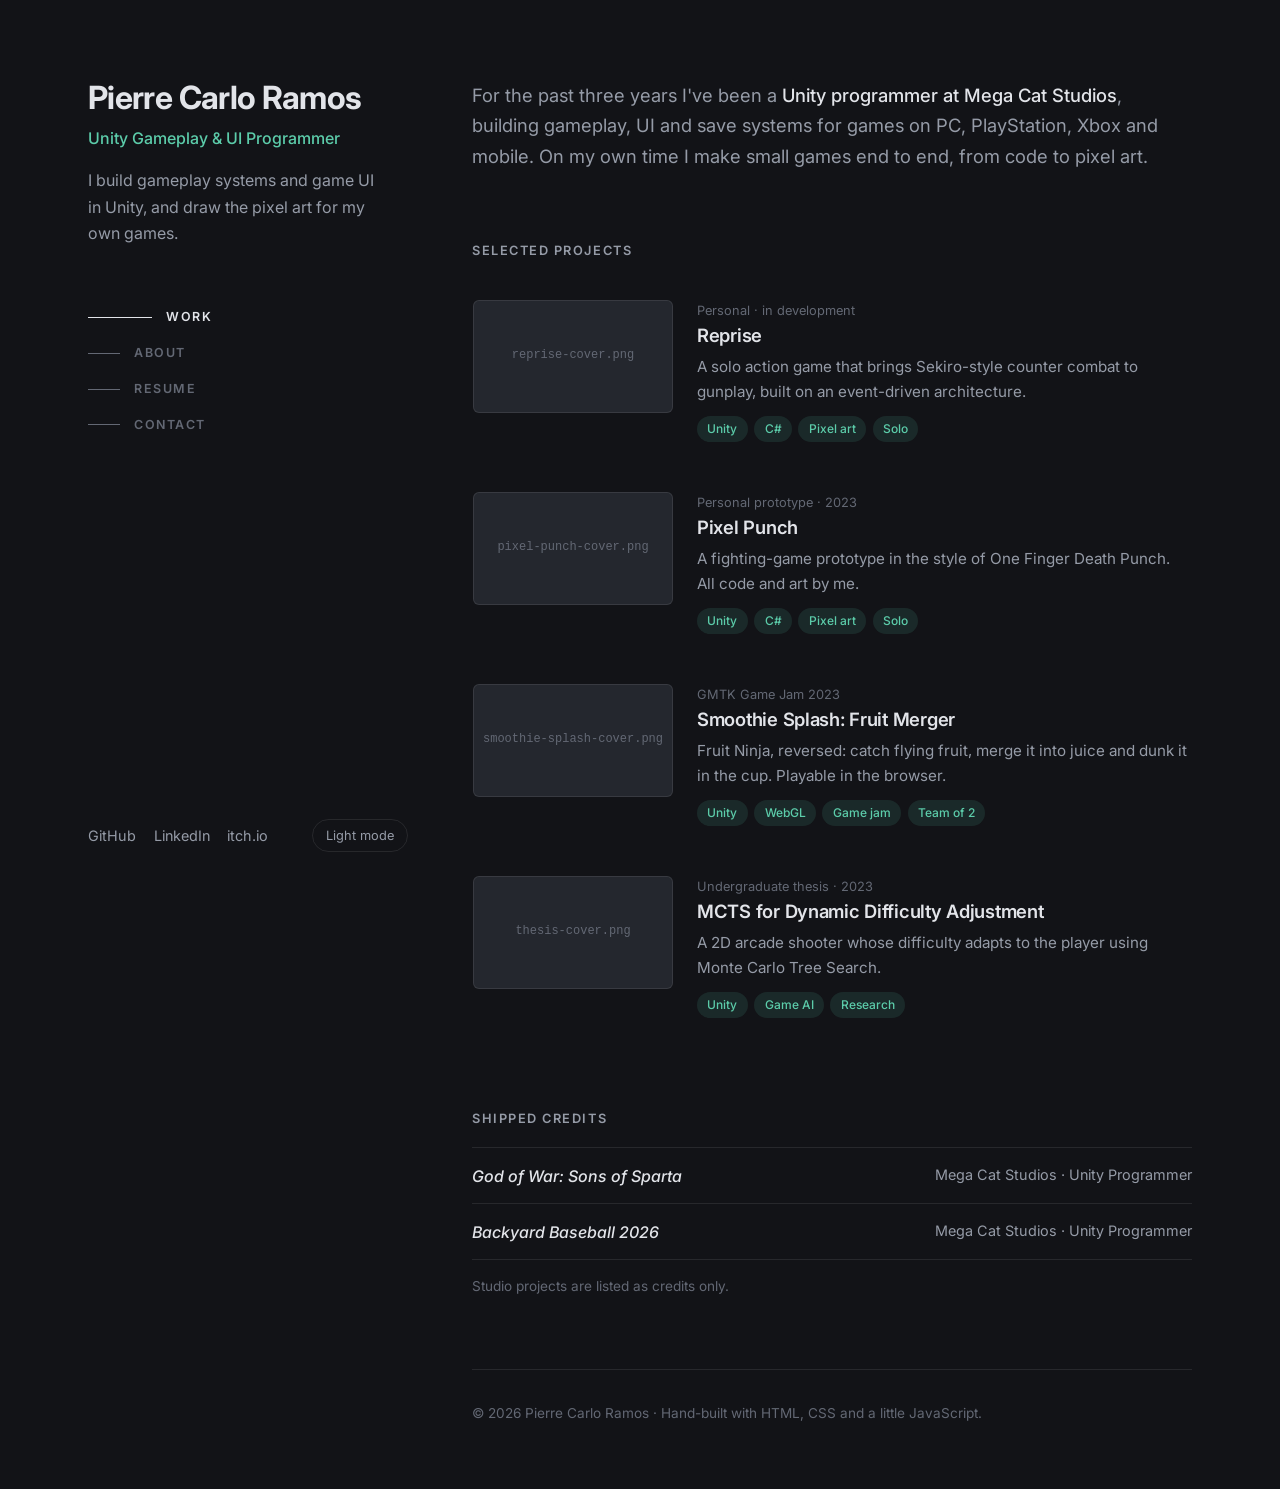
==== docs/index.html @ 0b3409e5 "Add Portfolio Site - Added Portfolio Site:     - Added pages:         - Home with intro, selected pr" ====
<!doctype html>
<html lang="en" data-theme="dark">
<head>
  <meta charset="utf-8">
  <meta name="viewport" content="width=device-width, initial-scale=1">
  <title>Pierre Carlo Ramos · Unity Programmer</title>
  <meta name="description" content="Portfolio of Pierre Carlo Ramos, a Unity gameplay and UI programmer in Metro Manila working remotely.">
  <link rel="canonical" href="https://pierreramos.github.io/">
  <meta property="og:title" content="Pierre Carlo Ramos · Unity Programmer">
  <meta property="og:description" content="Portfolio of Pierre Carlo Ramos, a Unity gameplay and UI programmer in Metro Manila working remotely.">
  <meta property="og:type" content="website">
  <meta property="og:url" content="https://pierreramos.github.io/">
  <link rel="icon" href="data:image/svg+xml,%3Csvg xmlns='http://www.w3.org/2000/svg' viewBox='0 0 32 32'%3E%3Crect width='32' height='32' rx='7' fill='%2312161c'/%3E%3Ctext x='16' y='22' font-family='Arial' font-weight='700' font-size='15' fill='%235fd0a8' text-anchor='middle'%3EPR%3C/text%3E%3C/svg%3E">
  <link rel="preconnect" href="https://fonts.googleapis.com">
  <link rel="preconnect" href="https://fonts.gstatic.com" crossorigin>
  <link rel="stylesheet" href="https://fonts.googleapis.com/css2?family=Inter:wght@400;500;600;700&display=swap">
  <link rel="stylesheet" href="css/style.css">
  <script>try { if (localStorage.getItem("theme") === "light") document.documentElement.dataset.theme = "light"; } catch (e) {}</script>
</head>
<body data-section="index.html">
<a class="skip-link" href="#content">Skip to content</a>
<div class="layout">
  <header class="sidebar">
    <a class="name" href="index.html">Pierre Carlo Ramos</a>
    <p class="role">Unity Gameplay &amp; UI Programmer</p>
    <p class="tagline">I build gameplay systems and game UI in Unity, and draw the pixel art for my own games.</p>
    <nav class="nav" aria-label="Main">
      <a href="index.html">Work</a>
      <a href="about.html">About</a>
      <a href="resume.html">Resume</a>
      <a href="contact.html">Contact</a>
    </nav>
    <div class="sidebar-footer">
      <ul class="social">
        <li><a href="https://github.com/PierreRamos">GitHub</a></li>
        <li><a href="https://www.linkedin.com/in/pierrecarloramos">LinkedIn</a></li>
        <li><a href="https://pierrymarbles.itch.io">itch.io</a></li>
      </ul>
      <button class="theme-toggle" type="button" aria-pressed="false">Light mode</button>
    </div>
  </header>
  <main id="content">
    <h1 class="sr-only">Pierre Carlo Ramos, Unity programmer</h1>
    <section aria-label="Introduction">
      <p class="lead">For the past three years I've been a <strong>Unity programmer at Mega Cat Studios</strong>, building
      gameplay, UI and save systems for games on PC, PlayStation, Xbox and mobile. On my own time I make small games
      end to end, from code to pixel art.</p>
    </section>

    <section aria-labelledby="work">
      <h2 id="work">Selected projects</h2>
      <ul class="project-list">
      <li class="project-row">
        <figure class="shot" data-file="reprise-cover.png"><img src="assets/img/reprise-cover.png" alt="Reprise screenshot" loading="lazy"></figure>
        <div>
          <p class="kicker">Personal · in development</p>
          <h3><a href="reprise.html">Reprise</a></h3>
          <p>A solo action game that brings Sekiro-style counter combat to gunplay, built on an event-driven architecture.</p>
          <ul class="tags"><li>Unity</li><li>C#</li><li>Pixel art</li><li>Solo</li></ul>
        </div>
      </li>
      <li class="project-row">
        <figure class="shot" data-file="pixel-punch-cover.png"><img src="assets/img/pixel-punch-cover.png" alt="Pixel Punch screenshot" loading="lazy"></figure>
        <div>
          <p class="kicker">Personal prototype · 2023</p>
          <h3><a href="pixel-punch.html">Pixel Punch</a></h3>
          <p>A fighting-game prototype in the style of One Finger Death Punch. All code and art by me.</p>
          <ul class="tags"><li>Unity</li><li>C#</li><li>Pixel art</li><li>Solo</li></ul>
        </div>
      </li>
      <li class="project-row">
        <figure class="shot" data-file="smoothie-splash-cover.png"><img src="assets/img/smoothie-splash-cover.png" alt="Smoothie Splash: Fruit Merger screenshot" loading="lazy"></figure>
        <div>
          <p class="kicker">GMTK Game Jam 2023</p>
          <h3><a href="smoothie-splash.html">Smoothie Splash: Fruit Merger</a></h3>
          <p>Fruit Ninja, reversed: catch flying fruit, merge it into juice and dunk it in the cup. Playable in the browser.</p>
          <ul class="tags"><li>Unity</li><li>WebGL</li><li>Game jam</li><li>Team of 2</li></ul>
        </div>
      </li>
      <li class="project-row">
        <figure class="shot" data-file="thesis-cover.png"><img src="assets/img/thesis-cover.png" alt="MCTS for Dynamic Difficulty Adjustment screenshot" loading="lazy"></figure>
        <div>
          <p class="kicker">Undergraduate thesis · 2023</p>
          <h3><a href="thesis.html">MCTS for Dynamic Difficulty Adjustment</a></h3>
          <p>A 2D arcade shooter whose difficulty adapts to the player using Monte Carlo Tree Search.</p>
          <ul class="tags"><li>Unity</li><li>Game AI</li><li>Research</li></ul>
        </div>
      </li>
      </ul>
    </section>

    <section aria-labelledby="credits">
      <h2 id="credits">Shipped credits</h2>
      <ul class="credits">
        <li><span class="title"><i>God of War: Sons of Sparta</i></span><span class="meta">Mega Cat Studios · Unity Programmer</span></li>
        <li><span class="title"><i>Backyard Baseball 2026</i></span><span class="meta">Mega Cat Studios · Unity Programmer</span></li>
      </ul>
      <p class="note">Studio projects are listed as credits only.</p>
    </section>
    <footer class="site-footer">© 2026 Pierre Carlo Ramos · Hand-built with HTML, CSS and a little JavaScript.</footer>
  </main>
</div>
<script src="js/main.js"></script>
</body>
</html>
---- docs/css/style.css ----
:root {
  --bg: hsl(220 14% 8%);
  --surface: hsl(220 13% 12%);
  --surface-2: hsl(220 12% 16%);
  --text: hsl(220 15% 90%);
  --muted: hsl(220 9% 62%);
  --faint: hsl(220 8% 42%);
  --border: hsl(220 10% 100% / 0.09);
  --accent: hsl(162 52% 58%);
  --accent-soft: hsl(162 52% 58% / 0.12);
  --radius: 10px;
  --sidebar: 320px;
  color-scheme: dark;
}

:root[data-theme="light"] {
  --bg: hsl(40 20% 98%);
  --surface: hsl(40 14% 94%);
  --surface-2: hsl(40 10% 89%);
  --text: hsl(220 20% 14%);
  --muted: hsl(220 9% 38%);
  --faint: hsl(220 8% 55%);
  --border: hsl(220 20% 10% / 0.1);
  --accent: hsl(165 70% 28%);
  --accent-soft: hsl(165 70% 28% / 0.1);
  color-scheme: light;
}

* { box-sizing: border-box; }

html { scroll-behavior: smooth; }

body {
  margin: 0;
  background: var(--bg);
  color: var(--text);
  font: 16px/1.65 "Inter", system-ui, -apple-system, "Segoe UI", sans-serif;
  -webkit-font-smoothing: antialiased;
  transition: background-color 0.2s ease, color 0.2s ease;
}

a { color: inherit; text-decoration-color: var(--faint); text-underline-offset: 3px; }
a:hover { color: var(--accent); text-decoration-color: currentColor; }
a:focus-visible, button:focus-visible { outline: 2px solid var(--accent); outline-offset: 3px; border-radius: 4px; }

h1, h2, h3 { line-height: 1.25; letter-spacing: -0.015em; margin: 0; }
h1 { font-size: clamp(1.9rem, 4vw, 2.5rem); font-weight: 700; }
h2 { font-size: 0.8rem; font-weight: 600; letter-spacing: 0.12em; text-transform: uppercase; color: var(--muted); margin-bottom: 1.25rem; }
h3 { font-size: 1.15rem; font-weight: 600; }
p { margin: 0 0 1rem; }

.skip-link { position: absolute; left: -999px; top: 0; }
.skip-link:focus { left: 1rem; top: 1rem; background: var(--surface); padding: 0.5rem 1rem; z-index: 10; }

/* Layout */
.layout {
  display: grid;
  grid-template-columns: var(--sidebar) minmax(0, 1fr);
  gap: 4rem;
  max-width: 1200px;
  margin: 0 auto;
  padding: 0 3rem;
}

.sidebar {
  position: sticky;
  top: 0;
  height: 100vh;
  display: flex;
  flex-direction: column;
  padding: 5rem 0 3rem;
}

.sidebar .name { font-size: 2rem; font-weight: 700; letter-spacing: -0.02em; line-height: 1.15; text-decoration: none; }
.sidebar .name:hover { color: var(--text); }
.sidebar .role { color: var(--accent); font-weight: 500; margin: 0.5rem 0 1rem; }
.sidebar .tagline { color: var(--muted); max-width: 30ch; }

.nav { margin-top: 2.5rem; display: flex; flex-direction: column; gap: 0.35rem; }
.nav a {
  display: flex;
  align-items: center;
  gap: 0.9rem;
  width: max-content;
  color: var(--faint);
  font-size: 0.78rem;
  font-weight: 600;
  letter-spacing: 0.12em;
  text-transform: uppercase;
  text-decoration: none;
  padding: 0.3rem 0;
}
.nav a::before { content: ""; width: 2rem; height: 1px; background: currentColor; transition: width 0.2s ease; }
.nav a:hover, .nav a[aria-current="page"] { color: var(--text); }
.nav a:hover::before, .nav a[aria-current="page"]::before { width: 4rem; }

.sidebar-footer { margin-top: auto; display: flex; align-items: center; gap: 1.1rem; flex-wrap: wrap; }
.social { display: flex; gap: 1.1rem; list-style: none; margin: 0; padding: 0; font-size: 0.9rem; }
.social a { color: var(--muted); text-decoration: none; }
.social a:hover { color: var(--accent); }

.theme-toggle {
  margin-left: auto;
  background: none;
  border: 1px solid var(--border);
  color: var(--muted);
  border-radius: 999px;
  padding: 0.3rem 0.8rem;
  font: inherit;
  font-size: 0.8rem;
  cursor: pointer;
}
.theme-toggle:hover { color: var(--text); border-color: var(--faint); }

main { padding: 5rem 0 4rem; min-width: 0; }
main section { margin-bottom: 4.5rem; }

.lead { font-size: 1.15rem; color: var(--muted); max-width: 60ch; }
.lead strong { color: var(--text); font-weight: 500; }

/* Project rows */
.project-list { list-style: none; margin: 0; padding: 0; display: flex; flex-direction: column; gap: 0.5rem; }
.project-row {
  position: relative;
  display: grid;
  grid-template-columns: 200px minmax(0, 1fr);
  gap: 1.5rem;
  padding: 1.25rem;
  margin: 0 -1.25rem;
  border-radius: var(--radius);
  border: 1px solid transparent;
  transition: background-color 0.2s ease, border-color 0.2s ease;
}
.project-row:hover { background: var(--surface); border-color: var(--border); }
.project-row h3 a { text-decoration: none; }
.project-row h3 a::after { content: ""; position: absolute; inset: 0; border-radius: var(--radius); }
.project-row:hover h3 { color: var(--accent); }
.project-row p { color: var(--muted); font-size: 0.95rem; margin: 0.4rem 0 0.75rem; }
.project-row .kicker { font-size: 0.8rem; color: var(--faint); margin: 0 0 0.2rem; }

.tags { display: flex; flex-wrap: wrap; gap: 0.4rem; list-style: none; margin: 0; padding: 0; }
.tags li { font-size: 0.75rem; font-weight: 500; color: var(--accent); background: var(--accent-soft); padding: 0.2rem 0.65rem; border-radius: 999px; }

/* Screenshot slots: missing images fall back to a labelled placeholder (see js/main.js) */
.shot { margin: 0; aspect-ratio: 16 / 9; border-radius: 6px; overflow: hidden; background: var(--surface-2); border: 1px solid var(--border); }
.shot img { width: 100%; height: 100%; object-fit: cover; display: block; }
.shot.missing { display: flex; align-items: center; justify-content: center; text-align: center; padding: 0.5rem; }
.shot.missing img { display: none; }
.shot.missing::after { content: attr(data-file); color: var(--faint); font-size: 0.75rem; font-family: ui-monospace, Consolas, monospace; word-break: break-all; }
.project-row .shot { align-self: start; }

.gallery { display: grid; grid-template-columns: repeat(auto-fit, minmax(240px, 1fr)); gap: 1rem; }
.hero-shot { margin-bottom: 2.5rem; }

/* Credits */
.credits { list-style: none; margin: 0; padding: 0; border-top: 1px solid var(--border); }
.credits li { display: flex; justify-content: space-between; gap: 1rem; flex-wrap: wrap; padding: 0.9rem 0; border-bottom: 1px solid var(--border); }
.credits .title { font-weight: 500; }
.credits .meta { color: var(--muted); font-size: 0.9rem; }
.note { color: var(--faint); font-size: 0.85rem; margin-top: 0.9rem; }

/* Project pages */
.back { display: inline-block; color: var(--muted); font-size: 0.9rem; text-decoration: none; margin-bottom: 2rem; }
.back:hover { color: var(--accent); }
.page-head { margin-bottom: 2rem; }
.page-head .lead { margin-top: 0.75rem; }
.facts { display: grid; grid-template-columns: repeat(auto-fit, minmax(140px, 1fr)); gap: 1rem 2rem; margin: 0 0 2.5rem; padding: 1.25rem 0; border-block: 1px solid var(--border); }
.facts dt { font-size: 0.75rem; font-weight: 600; letter-spacing: 0.1em; text-transform: uppercase; color: var(--faint); }
.facts dd { margin: 0.2rem 0 0; }
.prose { max-width: 65ch; }
.prose ul { padding-left: 1.2rem; margin: 0 0 1rem; }
.prose li { margin-bottom: 0.4rem; }
.prose li::marker { color: var(--accent); }

.links { display: flex; flex-wrap: wrap; gap: 0.75rem; list-style: none; margin: 0; padding: 0; }
.button {
  display: inline-flex;
  align-items: center;
  gap: 0.4rem;
  padding: 0.55rem 1.1rem;
  border: 1px solid var(--border);
  border-radius: 999px;
  text-decoration: none;
  font-size: 0.9rem;
  font-weight: 500;
  transition: border-color 0.2s ease, color 0.2s ease, transform 0.2s ease;
}
.button:hover { border-color: var(--accent); transform: translateY(-1px); }
.button.primary { background: var(--accent); color: var(--bg); border-color: var(--accent); }
.button.primary:hover { color: var(--bg); filter: brightness(1.08); }

/* Skills, resume, contact */
.skills { display: grid; grid-template-columns: 9rem minmax(0, 1fr); gap: 0.6rem 1.5rem; margin: 0; }
.skills dt { font-weight: 600; }
.skills dd { margin: 0; color: var(--muted); }

.entry { margin-bottom: 2rem; }
.entry-head { display: flex; justify-content: space-between; align-items: baseline; gap: 1rem; flex-wrap: wrap; }
.entry-head .when { color: var(--faint); font-size: 0.9rem; white-space: nowrap; }
.entry .sub { color: var(--muted); font-size: 0.9rem; margin: 0.15rem 0 0.5rem; }
.entry ul { padding-left: 1.2rem; margin: 0.5rem 0 0; color: var(--muted); }
.entry li { margin-bottom: 0.35rem; }
.entry li::marker { color: var(--accent); }

.contact-list { list-style: none; margin: 0 0 2rem; padding: 0; border-top: 1px solid var(--border); }
.contact-list li { display: grid; grid-template-columns: 8rem minmax(0, 1fr); gap: 1rem; padding: 1rem 0; border-bottom: 1px solid var(--border); }
.contact-list .label { color: var(--faint); font-size: 0.85rem; font-weight: 600; letter-spacing: 0.08em; text-transform: uppercase; }
.contact-list a { overflow-wrap: anywhere; }

.site-footer { color: var(--faint); font-size: 0.85rem; padding-top: 2rem; border-top: 1px solid var(--border); }

/* Phones and small tablets: sidebar becomes a header */
@media (max-width: 900px) {
  .layout { grid-template-columns: minmax(0, 1fr); gap: 0; padding: 0 1rem; }
  .sidebar { position: static; height: auto; padding: 3rem 0 1rem; }
  .nav { flex-direction: row; flex-wrap: wrap; gap: 0.5rem 1.25rem; margin-top: 1.5rem; }
  .nav a::before { display: none; }
  .nav a[aria-current="page"] { color: var(--accent); }
  .sidebar-footer { margin-top: 1.5rem; }
  main { padding-top: 2rem; }
  .project-row { grid-template-columns: minmax(0, 1fr); gap: 0.9rem; margin: 0; padding: 1rem 0; }
  .project-row:hover { background: none; border-color: transparent; }
  .skills { grid-template-columns: minmax(0, 1fr); gap: 0.1rem; }
  .skills dd { margin-bottom: 0.8rem; }
  .contact-list li { grid-template-columns: minmax(0, 1fr); gap: 0.2rem; }
}

@media (prefers-reduced-motion: reduce) {
  *, *::before, *::after { transition: none !important; scroll-behavior: auto !important; }
}

@media print {
  .sidebar, .site-footer, .no-print { display: none !important; }
  .layout { display: block; padding: 0; }
  main { padding: 0; }
}

.sr-only { position: absolute; width: 1px; height: 1px; padding: 0; margin: -1px; overflow: hidden; clip: rect(0 0 0 0); white-space: nowrap; border: 0; }
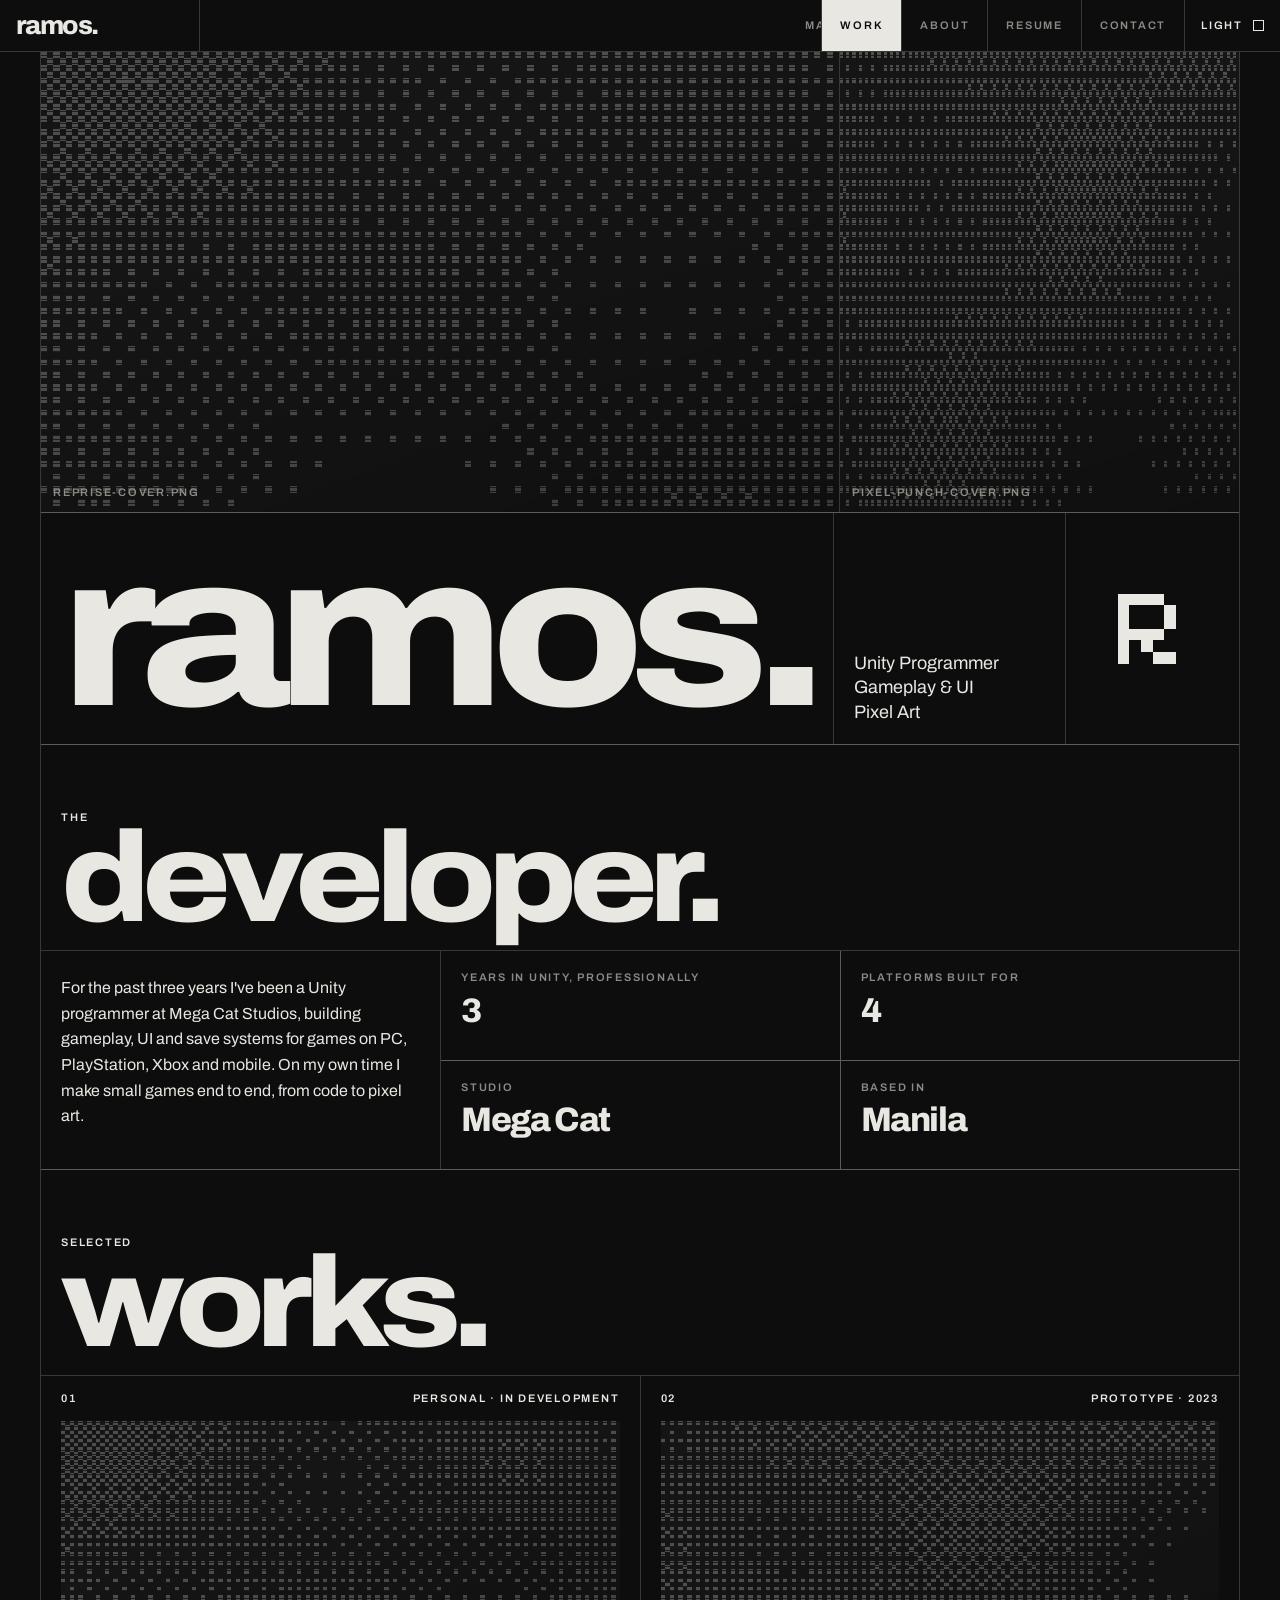
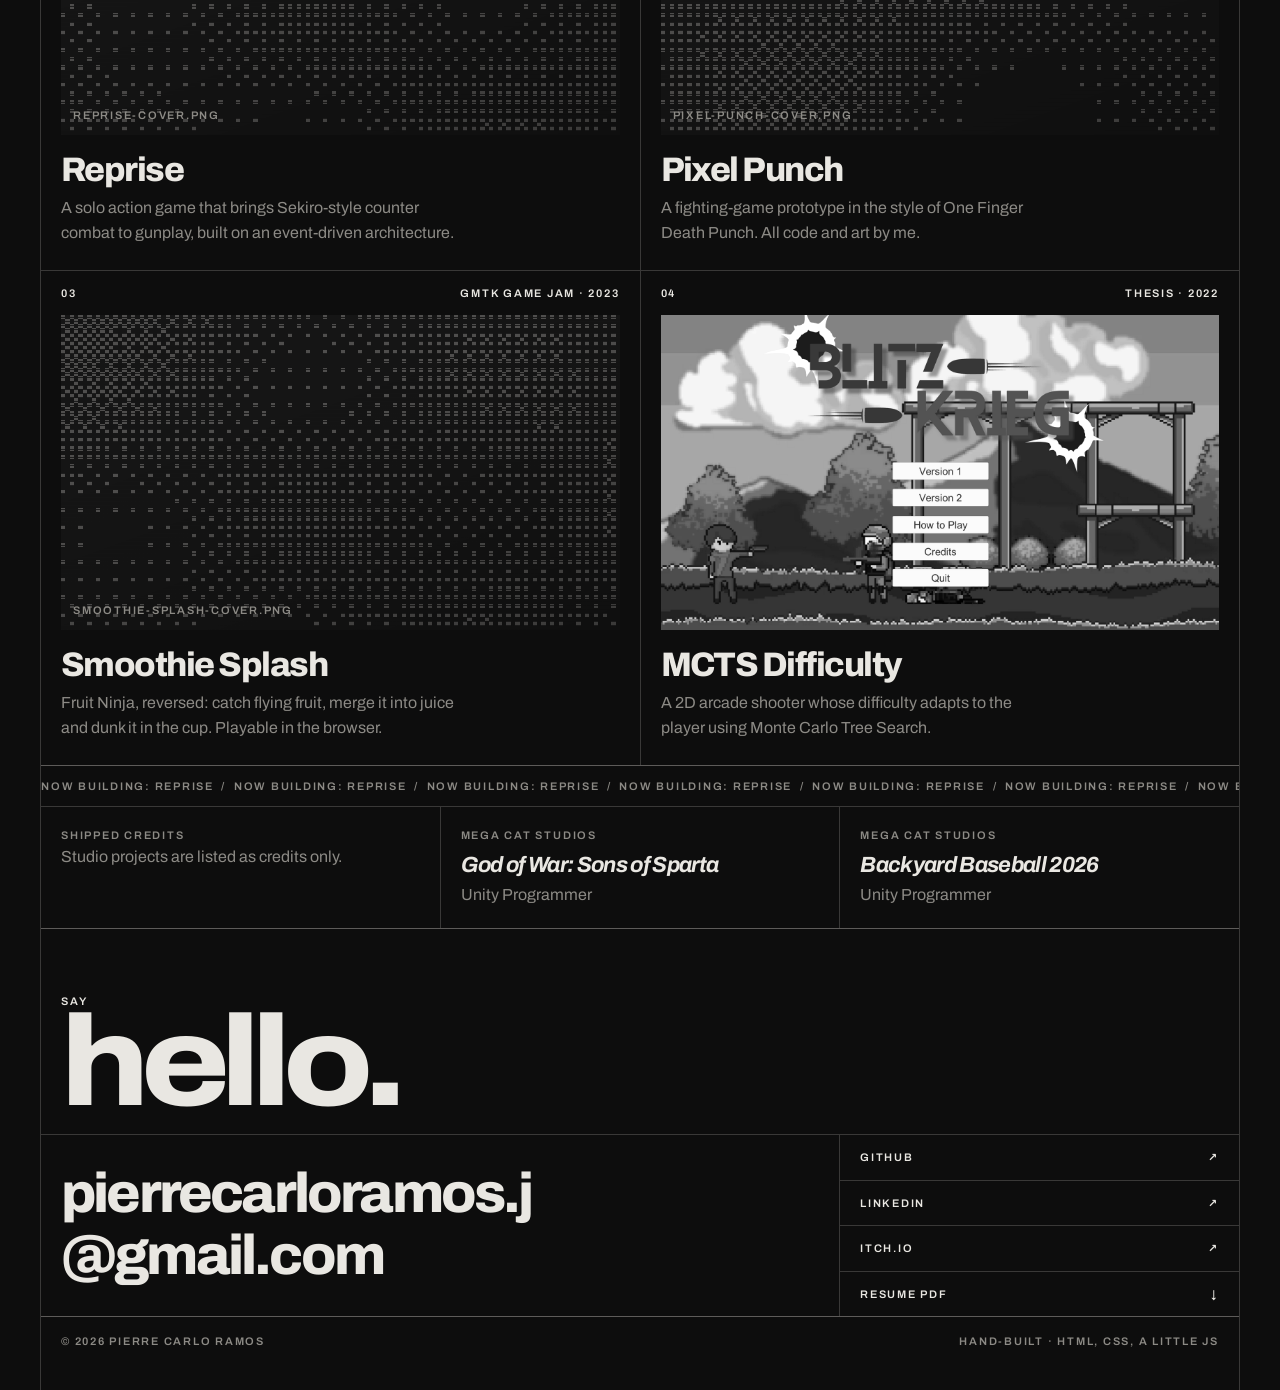
==== commit 53cf39d0: "Redesign Site With Ruled Grid Layout - Updated Site Design:     - Replaced the sidebar with a sticky" ====
--- a/docs/index.html
+++ b/docs/index.html
@@ -10,96 +10,96 @@
   <meta property="og:description" content="Portfolio of Pierre Carlo Ramos, a Unity gameplay and UI programmer in Metro Manila working remotely.">
   <meta property="og:type" content="website">
   <meta property="og:url" content="https://pierreramos.github.io/">
-  <link rel="icon" href="data:image/svg+xml,%3Csvg xmlns='http://www.w3.org/2000/svg' viewBox='0 0 32 32'%3E%3Crect width='32' height='32' rx='7' fill='%2312161c'/%3E%3Ctext x='16' y='22' font-family='Arial' font-weight='700' font-size='15' fill='%235fd0a8' text-anchor='middle'%3EPR%3C/text%3E%3C/svg%3E">
+  <link rel="icon" href="data:image/svg+xml,%3Csvg xmlns='http://www.w3.org/2000/svg' viewBox='0 0 32 32'%3E%3Crect width='32' height='32' fill='%230d0d0d'/%3E%3Ctext x='16' y='23' font-family='Arial' font-weight='900' font-size='20' fill='%23e9e7e2' text-anchor='middle'%3Er.%3C/text%3E%3C/svg%3E">
   <link rel="preconnect" href="https://fonts.googleapis.com">
   <link rel="preconnect" href="https://fonts.gstatic.com" crossorigin>
-  <link rel="stylesheet" href="https://fonts.googleapis.com/css2?family=Inter:wght@400;500;600;700&display=swap">
+  <link rel="stylesheet" href="https://fonts.googleapis.com/css2?family=Archivo:wdth,wght@62..125,400..900&display=swap">
   <link rel="stylesheet" href="css/style.css">
   <script>try { if (localStorage.getItem("theme") === "light") document.documentElement.dataset.theme = "light"; } catch (e) {}</script>
 </head>
 <body data-section="index.html">
 <a class="skip-link" href="#content">Skip to content</a>
-<div class="layout">
-  <header class="sidebar">
-    <a class="name" href="index.html">Pierre Carlo Ramos</a>
-    <p class="role">Unity Gameplay &amp; UI Programmer</p>
-    <p class="tagline">I build gameplay systems and game UI in Unity, and draw the pixel art for my own games.</p>
-    <nav class="nav" aria-label="Main">
-      <a href="index.html">Work</a>
-      <a href="about.html">About</a>
-      <a href="resume.html">Resume</a>
-      <a href="contact.html">Contact</a>
-    </nav>
-    <div class="sidebar-footer">
-      <ul class="social">
-        <li><a href="https://github.com/PierreRamos">GitHub</a></li>
-        <li><a href="https://www.linkedin.com/in/pierrecarloramos">LinkedIn</a></li>
-        <li><a href="https://pierrymarbles.itch.io">itch.io</a></li>
-      </ul>
-      <button class="theme-toggle" type="button" aria-pressed="false">Light mode</button>
+<header class="bar">
+  <a class="logo" href="index.html" aria-label="Pierre Carlo Ramos, home">ramos.</a>
+  <div class="ticker cap" aria-hidden="true"><span>Manila <b class="clock">--:--:--</b> PHT &nbsp;/&nbsp; Unity &nbsp;/&nbsp; C# &nbsp;/&nbsp; Gameplay systems &nbsp;/&nbsp; Game UI &nbsp;/&nbsp; Save systems &nbsp;/&nbsp; Pixel art &nbsp;/&nbsp; PC · PlayStation · Xbox · Mobile</span></div>
+  <nav class="nav cap" id="nav" aria-label="Main">
+    <a href="index.html">Work</a>
+    <a href="about.html">About</a>
+    <a href="resume.html">Resume</a>
+    <a href="contact.html">Contact</a>
+  </nav>
+  <button class="theme-toggle cap" type="button" aria-pressed="false"><span>Light</span><i aria-hidden="true"></i></button>
+  <button class="menu-toggle" type="button" aria-expanded="false" aria-controls="nav" aria-label="Menu"><b></b><b></b><b></b></button>
+</header>
+<main id="content" class="frame home">
+    <div class="row hero-media">
+      <figure class="shot" data-file="reprise-cover.png"><img src="assets/img/reprise-cover.png" alt="Reprise screenshot"></figure>
+      <figure class="shot" data-file="pixel-punch-cover.png"><img src="assets/img/pixel-punch-cover.png" alt="Pixel Punch screenshot"></figure>
     </div>
-  </header>
-  <main id="content">
-    <h1 class="sr-only">Pierre Carlo Ramos, Unity programmer</h1>
-    <section aria-label="Introduction">
-      <p class="lead">For the past three years I've been a <strong>Unity programmer at Mega Cat Studios</strong>, building
-      gameplay, UI and save systems for games on PC, PlayStation, Xbox and mobile. On my own time I make small games
-      end to end, from code to pixel art.</p>
-    </section>
+    <div class="row hero-name">
+      <h1 class="big">ramos.<span class="sr-only"> Pierre Carlo Ramos, Unity programmer</span></h1>
+      <p class="roles"><span>Unity Programmer</span><span>Gameplay &amp; UI</span><span>Pixel Art</span></p>
+      <div class="mark" aria-hidden="true">
+        <svg viewBox="0 0 8 8" shape-rendering="crispEdges" fill="currentColor"><path d="M1 1h4v1H1zM1 2h1v5H1zM5 2h1v2H5zM2 4h3v1H2zM3 5h1v1H3zM4 6h1v1H4zM5 6h1v1H5z"/></svg>
+      </div>
+    </div>
 
-    <section aria-labelledby="work">
-      <h2 id="work">Selected projects</h2>
-      <ul class="project-list">
-      <li class="project-row">
-        <figure class="shot" data-file="reprise-cover.png"><img src="assets/img/reprise-cover.png" alt="Reprise screenshot" loading="lazy"></figure>
-        <div>
-          <p class="kicker">Personal · in development</p>
-          <h3><a href="reprise.html">Reprise</a></h3>
-          <p>A solo action game that brings Sekiro-style counter combat to gunplay, built on an event-driven architecture.</p>
-          <ul class="tags"><li>Unity</li><li>C#</li><li>Pixel art</li><li>Solo</li></ul>
-        </div>
-      </li>
-      <li class="project-row">
-        <figure class="shot" data-file="pixel-punch-cover.png"><img src="assets/img/pixel-punch-cover.png" alt="Pixel Punch screenshot" loading="lazy"></figure>
-        <div>
-          <p class="kicker">Personal prototype · 2023</p>
-          <h3><a href="pixel-punch.html">Pixel Punch</a></h3>
-          <p>A fighting-game prototype in the style of One Finger Death Punch. All code and art by me.</p>
-          <ul class="tags"><li>Unity</li><li>C#</li><li>Pixel art</li><li>Solo</li></ul>
-        </div>
-      </li>
-      <li class="project-row">
-        <figure class="shot" data-file="smoothie-splash-cover.png"><img src="assets/img/smoothie-splash-cover.png" alt="Smoothie Splash: Fruit Merger screenshot" loading="lazy"></figure>
-        <div>
-          <p class="kicker">GMTK Game Jam 2023</p>
-          <h3><a href="smoothie-splash.html">Smoothie Splash: Fruit Merger</a></h3>
-          <p>Fruit Ninja, reversed: catch flying fruit, merge it into juice and dunk it in the cup. Playable in the browser.</p>
-          <ul class="tags"><li>Unity</li><li>WebGL</li><li>Game jam</li><li>Team of 2</li></ul>
-        </div>
-      </li>
-      <li class="project-row">
-        <figure class="shot" data-file="thesis-cover.png"><img src="assets/img/thesis-cover.png" alt="MCTS for Dynamic Difficulty Adjustment screenshot" loading="lazy"></figure>
-        <div>
-          <p class="kicker">Undergraduate thesis · 2023</p>
-          <h3><a href="thesis.html">MCTS for Dynamic Difficulty Adjustment</a></h3>
-          <p>A 2D arcade shooter whose difficulty adapts to the player using Monte Carlo Tree Search.</p>
-          <ul class="tags"><li>Unity</li><li>Game AI</li><li>Research</li></ul>
-        </div>
-      </li>
-      </ul>
-    </section>
+    <div class="section-head"><p class="cap">The</p><h2 class="big">developer.</h2></div>
+    <div class="row bio">
+      <p>For the past three years I've been a Unity programmer at Mega Cat Studios, building gameplay, UI and save
+      systems for games on PC, PlayStation, Xbox and mobile. On my own time I make small games end to end, from code to
+      pixel art.</p>
+      <dl class="facts">
+        <div><dt>Years in Unity, professionally</dt><dd>3</dd></div>
+        <div><dt>Platforms built for</dt><dd>4</dd></div>
+        <div><dt>Studio</dt><dd>Mega Cat</dd></div>
+        <div><dt>Based in</dt><dd>Manila</dd></div>
+      </dl>
+    </div>
 
-    <section aria-labelledby="credits">
-      <h2 id="credits">Shipped credits</h2>
-      <ul class="credits">
-        <li><span class="title"><i>God of War: Sons of Sparta</i></span><span class="meta">Mega Cat Studios · Unity Programmer</span></li>
-        <li><span class="title"><i>Backyard Baseball 2026</i></span><span class="meta">Mega Cat Studios · Unity Programmer</span></li>
-      </ul>
-      <p class="note">Studio projects are listed as credits only.</p>
-    </section>
-    <footer class="site-footer">© 2026 Pierre Carlo Ramos · Hand-built with HTML, CSS and a little JavaScript.</footer>
+    <div class="section-head"><p class="cap">Selected</p><h2 class="big" id="work">works.</h2></div>
+    <div class="row works">
+      <a class="work" href="reprise.html">
+        <header class="cap"><span>01</span><span>Personal · In development</span></header>
+        <figure class="shot" data-file="reprise-cover.png"><img src="assets/img/reprise-cover.png" alt="" loading="lazy"></figure>
+        <footer><h3>Reprise</h3><p>A solo action game that brings Sekiro-style counter combat to gunplay, built on an event-driven architecture.</p></footer>
+      </a>
+      <a class="work" href="pixel-punch.html">
+        <header class="cap"><span>02</span><span>Prototype · 2023</span></header>
+        <figure class="shot" data-file="pixel-punch-cover.png"><img src="assets/img/pixel-punch-cover.png" alt="" loading="lazy"></figure>
+        <footer><h3>Pixel Punch</h3><p>A fighting-game prototype in the style of One Finger Death Punch. All code and art by me.</p></footer>
+      </a>
+      <a class="work" href="smoothie-splash.html">
+        <header class="cap"><span>03</span><span>GMTK Game Jam · 2023</span></header>
+        <figure class="shot" data-file="smoothie-splash-cover.png"><img src="assets/img/smoothie-splash-cover.png" alt="" loading="lazy"></figure>
+        <footer><h3>Smoothie Splash</h3><p>Fruit Ninja, reversed: catch flying fruit, merge it into juice and dunk it in the cup. Playable in the browser.</p></footer>
+      </a>
+      <a class="work" href="thesis.html">
+        <header class="cap"><span>04</span><span>Thesis · 2022</span></header>
+        <figure class="shot" data-file="thesis-cover.png"><img src="assets/img/thesis-cover.png" alt="" loading="lazy"></figure>
+        <footer><h3>MCTS Difficulty</h3><p>A 2D arcade shooter whose difficulty adapts to the player using Monte Carlo Tree Search.</p></footer>
+      </a>
+    </div>
+    <a class="marquee cap" href="reprise.html" aria-label="Now building: Reprise"><span aria-hidden="true">Now building: Reprise &nbsp;/&nbsp; Now building: Reprise &nbsp;/&nbsp; Now building: Reprise &nbsp;/&nbsp; Now building: Reprise &nbsp;/&nbsp; Now building: Reprise &nbsp;/&nbsp; Now building: Reprise &nbsp;/&nbsp; Now building: Reprise &nbsp;/&nbsp; Now building: Reprise &nbsp;/&nbsp; Now building: Reprise &nbsp;/&nbsp; Now building: Reprise &nbsp;/&nbsp; Now building: Reprise &nbsp;/&nbsp; Now building: Reprise &nbsp;/&nbsp; Now building: Reprise &nbsp;/&nbsp; Now building: Reprise &nbsp;/&nbsp; Now building: Reprise &nbsp;/&nbsp; Now building: Reprise &nbsp;/&nbsp; </span></a>
+
+    <div class="row credit-row">
+      <div><p class="cap">Shipped credits</p><p>Studio projects are listed as credits only.</p></div>
+      <div><p class="cap">Mega Cat Studios</p><h3><i>God of War: Sons of Sparta</i></h3><p>Unity Programmer</p></div>
+      <div><p class="cap">Mega Cat Studios</p><h3><i>Backyard Baseball 2026</i></h3><p>Unity Programmer</p></div>
+    </div>
+
+    <div class="section-head"><p class="cap">Say</p><h2 class="big">hello.</h2></div>
+    <div class="row say">
+      <a class="mail" href="mailto:pierrecarloramos.j@gmail.com">pierrecarloramos.j<br>@gmail.com</a>
+      <div class="out cap">
+        <a href="https://github.com/PierreRamos">GitHub <span aria-hidden="true">↗</span></a>
+        <a href="https://www.linkedin.com/in/pierrecarloramos">LinkedIn <span aria-hidden="true">↗</span></a>
+        <a href="https://pierrymarbles.itch.io">itch.io <span aria-hidden="true">↗</span></a>
+        <a href="assets/Ramos_PierreCarlo_Resume.pdf" download>Resume PDF <span aria-hidden="true">↓</span></a>
+      </div>
+    </div>
+  <footer class="foot cap"><span>© 2026 Pierre Carlo Ramos</span><span>Hand-built · HTML, CSS, a little JS</span></footer>
   </main>
-</div>
 <script src="js/main.js"></script>
 </body>
 </html>
--- a/docs/css/style.css
+++ b/docs/css/style.css
@@ -1,238 +1,219 @@
+/* Ruled-grid theme: black, white and grays. Dark is the default; light is set on [data-theme="light"]. */
 :root {
-  --bg: hsl(220 14% 8%);
-  --surface: hsl(220 13% 12%);
-  --surface-2: hsl(220 12% 16%);
-  --text: hsl(220 15% 90%);
-  --muted: hsl(220 9% 62%);
-  --faint: hsl(220 8% 42%);
-  --border: hsl(220 10% 100% / 0.09);
-  --accent: hsl(162 52% 58%);
-  --accent-soft: hsl(162 52% 58% / 0.12);
-  --radius: 10px;
-  --sidebar: 320px;
+  --bg: #0d0d0d;
+  --ink: #e9e7e2;
+  --dim: #8c8a85;
+  --line: rgba(233, 231, 226, 0.2);
+  --ph: #151515;
+  --font: "Archivo", system-ui, sans-serif;
+  --pad: 20px;
+  --max: 1200px;
+  --bar: 52px;
   color-scheme: dark;
 }
-
-:root[data-theme="light"] {
-  --bg: hsl(40 20% 98%);
-  --surface: hsl(40 14% 94%);
-  --surface-2: hsl(40 10% 89%);
-  --text: hsl(220 20% 14%);
-  --muted: hsl(220 9% 38%);
-  --faint: hsl(220 8% 55%);
-  --border: hsl(220 20% 10% / 0.1);
-  --accent: hsl(165 70% 28%);
-  --accent-soft: hsl(165 70% 28% / 0.1);
+[data-theme="light"] {
+  --bg: #e9e7e2;
+  --ink: #111111;
+  --dim: #5e5c58;
+  --line: rgba(17, 17, 17, 0.22);
+  --ph: #dbd8d1;
   color-scheme: light;
 }
 
-* { box-sizing: border-box; }
-
-html { scroll-behavior: smooth; }
-
-body {
-  margin: 0;
-  background: var(--bg);
-  color: var(--text);
-  font: 16px/1.65 "Inter", system-ui, -apple-system, "Segoe UI", sans-serif;
-  -webkit-font-smoothing: antialiased;
-  transition: background-color 0.2s ease, color 0.2s ease;
-}
-
-a { color: inherit; text-decoration-color: var(--faint); text-underline-offset: 3px; }
-a:hover { color: var(--accent); text-decoration-color: currentColor; }
-a:focus-visible, button:focus-visible { outline: 2px solid var(--accent); outline-offset: 3px; border-radius: 4px; }
-
-h1, h2, h3 { line-height: 1.25; letter-spacing: -0.015em; margin: 0; }
-h1 { font-size: clamp(1.9rem, 4vw, 2.5rem); font-weight: 700; }
-h2 { font-size: 0.8rem; font-weight: 600; letter-spacing: 0.12em; text-transform: uppercase; color: var(--muted); margin-bottom: 1.25rem; }
-h3 { font-size: 1.15rem; font-weight: 600; }
-p { margin: 0 0 1rem; }
-
+* { box-sizing: border-box; margin: 0; }
+html { background: var(--bg); color: var(--ink); -webkit-text-size-adjust: 100%; transition: background 0.35s, color 0.35s; }
+body { font: 400 16px/1.6 var(--font); }
+a { color: inherit; }
+img { display: block; max-width: 100%; }
+ul { padding-left: 1.1em; }
+::selection { background: var(--ink); color: var(--bg); }
+:focus-visible { outline: 2px solid var(--ink); outline-offset: 2px; }
+
+.sr-only { position: absolute; width: 1px; height: 1px; padding: 0; margin: -1px; overflow: hidden; clip: rect(0 0 0 0); white-space: nowrap; border: 0; }
 .skip-link { position: absolute; left: -999px; top: 0; }
-.skip-link:focus { left: 1rem; top: 1rem; background: var(--surface); padding: 0.5rem 1rem; z-index: 10; }
-
-/* Layout */
-.layout {
-  display: grid;
-  grid-template-columns: var(--sidebar) minmax(0, 1fr);
-  gap: 4rem;
-  max-width: 1200px;
-  margin: 0 auto;
-  padding: 0 3rem;
-}
-
-.sidebar {
-  position: sticky;
-  top: 0;
-  height: 100vh;
-  display: flex;
-  flex-direction: column;
-  padding: 5rem 0 3rem;
-}
-
-.sidebar .name { font-size: 2rem; font-weight: 700; letter-spacing: -0.02em; line-height: 1.15; text-decoration: none; }
-.sidebar .name:hover { color: var(--text); }
-.sidebar .role { color: var(--accent); font-weight: 500; margin: 0.5rem 0 1rem; }
-.sidebar .tagline { color: var(--muted); max-width: 30ch; }
-
-.nav { margin-top: 2.5rem; display: flex; flex-direction: column; gap: 0.35rem; }
-.nav a {
-  display: flex;
-  align-items: center;
-  gap: 0.9rem;
-  width: max-content;
-  color: var(--faint);
-  font-size: 0.78rem;
-  font-weight: 600;
-  letter-spacing: 0.12em;
-  text-transform: uppercase;
-  text-decoration: none;
-  padding: 0.3rem 0;
-}
-.nav a::before { content: ""; width: 2rem; height: 1px; background: currentColor; transition: width 0.2s ease; }
-.nav a:hover, .nav a[aria-current="page"] { color: var(--text); }
-.nav a:hover::before, .nav a[aria-current="page"]::before { width: 4rem; }
-
-.sidebar-footer { margin-top: auto; display: flex; align-items: center; gap: 1.1rem; flex-wrap: wrap; }
-.social { display: flex; gap: 1.1rem; list-style: none; margin: 0; padding: 0; font-size: 0.9rem; }
-.social a { color: var(--muted); text-decoration: none; }
-.social a:hover { color: var(--accent); }
-
-.theme-toggle {
-  margin-left: auto;
-  background: none;
-  border: 1px solid var(--border);
-  color: var(--muted);
-  border-radius: 999px;
-  padding: 0.3rem 0.8rem;
-  font: inherit;
-  font-size: 0.8rem;
-  cursor: pointer;
-}
-.theme-toggle:hover { color: var(--text); border-color: var(--faint); }
-
-main { padding: 5rem 0 4rem; min-width: 0; }
-main section { margin-bottom: 4.5rem; }
-
-.lead { font-size: 1.15rem; color: var(--muted); max-width: 60ch; }
-.lead strong { color: var(--text); font-weight: 500; }
-
-/* Project rows */
-.project-list { list-style: none; margin: 0; padding: 0; display: flex; flex-direction: column; gap: 0.5rem; }
-.project-row {
-  position: relative;
-  display: grid;
-  grid-template-columns: 200px minmax(0, 1fr);
-  gap: 1.5rem;
-  padding: 1.25rem;
-  margin: 0 -1.25rem;
-  border-radius: var(--radius);
-  border: 1px solid transparent;
-  transition: background-color 0.2s ease, border-color 0.2s ease;
-}
-.project-row:hover { background: var(--surface); border-color: var(--border); }
-.project-row h3 a { text-decoration: none; }
-.project-row h3 a::after { content: ""; position: absolute; inset: 0; border-radius: var(--radius); }
-.project-row:hover h3 { color: var(--accent); }
-.project-row p { color: var(--muted); font-size: 0.95rem; margin: 0.4rem 0 0.75rem; }
-.project-row .kicker { font-size: 0.8rem; color: var(--faint); margin: 0 0 0.2rem; }
-
-.tags { display: flex; flex-wrap: wrap; gap: 0.4rem; list-style: none; margin: 0; padding: 0; }
-.tags li { font-size: 0.75rem; font-weight: 500; color: var(--accent); background: var(--accent-soft); padding: 0.2rem 0.65rem; border-radius: 999px; }
-
-/* Screenshot slots: missing images fall back to a labelled placeholder (see js/main.js) */
-.shot { margin: 0; aspect-ratio: 16 / 9; border-radius: 6px; overflow: hidden; background: var(--surface-2); border: 1px solid var(--border); }
-.shot img { width: 100%; height: 100%; object-fit: cover; display: block; }
-.shot.missing { display: flex; align-items: center; justify-content: center; text-align: center; padding: 0.5rem; }
+.skip-link:focus { left: 1rem; top: 1rem; background: var(--ink); color: var(--bg); padding: 0.5rem 1rem; z-index: 50; }
+
+/* Type */
+.cap, .note, .when, .back, .button, .label, .block > h2, dl dt {
+  font-size: 11px; font-weight: 600; letter-spacing: 0.16em; text-transform: uppercase; line-height: 1.5;
+}
+.big, .page-head h1 { font-weight: 800; letter-spacing: -0.065em; line-height: 0.85; font-stretch: 112%; }
+
+/* Top bar */
+.bar {
+  position: sticky; top: 0; z-index: 20; display: grid; grid-template-columns: 200px minmax(0, 1fr) auto auto;
+  height: var(--bar); background: var(--bg); border-bottom: 1px solid var(--line); transition: background 0.35s;
+}
+.bar > * { display: flex; align-items: center; padding: 0 16px; border-right: 1px solid var(--line); }
+.logo { font-size: 26px; font-weight: 800; letter-spacing: -0.06em; text-decoration: none; }
+.ticker { overflow: hidden; white-space: nowrap; color: var(--dim); }
+.ticker span { display: inline-block; padding-left: 100%; animation: tick 32s linear infinite; }
+.ticker b { color: var(--ink); font-weight: 600; }
+.nav { padding: 0; }
+.nav a { height: 100%; display: flex; align-items: center; padding: 0 18px; text-decoration: none; color: var(--dim); border-left: 1px solid var(--line); }
+.nav a:first-child { border-left: 0; }
+.nav a:hover { color: var(--ink); }
+.nav a[aria-current="page"] { background: var(--ink); color: var(--bg); }
+.theme-toggle { gap: 10px; background: none; border: 0; border-right: 0; color: inherit; cursor: pointer; font-family: inherit; }
+.theme-toggle i { width: 11px; height: 11px; border: 1px solid currentColor; }
+[data-theme="light"] .theme-toggle i { background: currentColor; }
+.menu-toggle { display: none; }
+@keyframes tick { to { transform: translateX(-100%); } }
+
+/* Frame: every top-level block is a ruled row */
+.frame { max-width: var(--max); margin: 0 auto; border-left: 1px solid var(--line); border-right: 1px solid var(--line); }
+.frame > * { border-bottom: 1px solid var(--line); }
+.frame > p { padding: 20px var(--pad); }
+.row { display: grid; gap: 1px; background: var(--line); }
+.row > * { background: var(--bg); transition: background 0.35s; }
+
+/* Screenshots: grayscale until hovered; missing ones show a dither field with scanlines */
+.shot { position: relative; margin: 0; aspect-ratio: 16 / 9; overflow: hidden; background: var(--ph); }
+.shot img { width: 100%; height: 100%; object-fit: cover; filter: grayscale(1) contrast(1.05); transition: filter 0.5s; }
+@media (hover: hover) { .shot:hover img, a:hover .shot img, a:focus-visible .shot img { filter: none; } }
+@media (hover: none) { .shot img { filter: none; } }
 .shot.missing img { display: none; }
-.shot.missing::after { content: attr(data-file); color: var(--faint); font-size: 0.75rem; font-family: ui-monospace, Consolas, monospace; word-break: break-all; }
-.project-row .shot { align-self: start; }
-
-.gallery { display: grid; grid-template-columns: repeat(auto-fit, minmax(240px, 1fr)); gap: 1rem; }
-.hero-shot { margin-bottom: 2.5rem; }
-
-/* Credits */
-.credits { list-style: none; margin: 0; padding: 0; border-top: 1px solid var(--border); }
-.credits li { display: flex; justify-content: space-between; gap: 1rem; flex-wrap: wrap; padding: 0.9rem 0; border-bottom: 1px solid var(--border); }
-.credits .title { font-weight: 500; }
-.credits .meta { color: var(--muted); font-size: 0.9rem; }
-.note { color: var(--faint); font-size: 0.85rem; margin-top: 0.9rem; }
-
-/* Project pages */
-.back { display: inline-block; color: var(--muted); font-size: 0.9rem; text-decoration: none; margin-bottom: 2rem; }
-.back:hover { color: var(--accent); }
-.page-head { margin-bottom: 2rem; }
-.page-head .lead { margin-top: 0.75rem; }
-.facts { display: grid; grid-template-columns: repeat(auto-fit, minmax(140px, 1fr)); gap: 1rem 2rem; margin: 0 0 2.5rem; padding: 1.25rem 0; border-block: 1px solid var(--border); }
-.facts dt { font-size: 0.75rem; font-weight: 600; letter-spacing: 0.1em; text-transform: uppercase; color: var(--faint); }
-.facts dd { margin: 0.2rem 0 0; }
-.prose { max-width: 65ch; }
-.prose ul { padding-left: 1.2rem; margin: 0 0 1rem; }
-.prose li { margin-bottom: 0.4rem; }
-.prose li::marker { color: var(--accent); }
-
-.links { display: flex; flex-wrap: wrap; gap: 0.75rem; list-style: none; margin: 0; padding: 0; }
-.button {
-  display: inline-flex;
-  align-items: center;
-  gap: 0.4rem;
-  padding: 0.55rem 1.1rem;
-  border: 1px solid var(--border);
-  border-radius: 999px;
-  text-decoration: none;
-  font-size: 0.9rem;
-  font-weight: 500;
-  transition: border-color 0.2s ease, color 0.2s ease, transform 0.2s ease;
-}
-.button:hover { border-color: var(--accent); transform: translateY(-1px); }
-.button.primary { background: var(--accent); color: var(--bg); border-color: var(--accent); }
-.button.primary:hover { color: var(--bg); filter: brightness(1.08); }
-
-/* Skills, resume, contact */
-.skills { display: grid; grid-template-columns: 9rem minmax(0, 1fr); gap: 0.6rem 1.5rem; margin: 0; }
-.skills dt { font-weight: 600; }
-.skills dd { margin: 0; color: var(--muted); }
-
-.entry { margin-bottom: 2rem; }
-.entry-head { display: flex; justify-content: space-between; align-items: baseline; gap: 1rem; flex-wrap: wrap; }
-.entry-head .when { color: var(--faint); font-size: 0.9rem; white-space: nowrap; }
-.entry .sub { color: var(--muted); font-size: 0.9rem; margin: 0.15rem 0 0.5rem; }
-.entry ul { padding-left: 1.2rem; margin: 0.5rem 0 0; color: var(--muted); }
-.entry li { margin-bottom: 0.35rem; }
-.entry li::marker { color: var(--accent); }
-
-.contact-list { list-style: none; margin: 0 0 2rem; padding: 0; border-top: 1px solid var(--border); }
-.contact-list li { display: grid; grid-template-columns: 8rem minmax(0, 1fr); gap: 1rem; padding: 1rem 0; border-bottom: 1px solid var(--border); }
-.contact-list .label { color: var(--faint); font-size: 0.85rem; font-weight: 600; letter-spacing: 0.08em; text-transform: uppercase; }
-.contact-list a { overflow-wrap: anywhere; }
-
-.site-footer { color: var(--faint); font-size: 0.85rem; padding-top: 2rem; border-top: 1px solid var(--border); }
-
-/* Phones and small tablets: sidebar becomes a header */
-@media (max-width: 900px) {
-  .layout { grid-template-columns: minmax(0, 1fr); gap: 0; padding: 0 1rem; }
-  .sidebar { position: static; height: auto; padding: 3rem 0 1rem; }
-  .nav { flex-direction: row; flex-wrap: wrap; gap: 0.5rem 1.25rem; margin-top: 1.5rem; }
-  .nav a::before { display: none; }
-  .nav a[aria-current="page"] { color: var(--accent); }
-  .sidebar-footer { margin-top: 1.5rem; }
-  main { padding-top: 2rem; }
-  .project-row { grid-template-columns: minmax(0, 1fr); gap: 0.9rem; margin: 0; padding: 1rem 0; }
-  .project-row:hover { background: none; border-color: transparent; }
-  .skills { grid-template-columns: minmax(0, 1fr); gap: 0.1rem; }
-  .skills dd { margin-bottom: 0.8rem; }
-  .contact-list li { grid-template-columns: minmax(0, 1fr); gap: 0.2rem; }
-}
+.shot canvas { position: absolute; inset: 0; width: 100%; height: 100%; image-rendering: pixelated; }
+.shot.missing::before {
+  content: ""; position: absolute; inset: 0; z-index: 1; pointer-events: none;
+  background: linear-gradient(160deg, transparent 35%, rgba(0, 0, 0, 0.3)),
+              repeating-linear-gradient(0deg, var(--ph) 0 1px, transparent 1px 4px);
+  opacity: 0.85;
+}
+.shot.missing::after {
+  content: attr(data-file); position: absolute; left: 12px; bottom: 10px; z-index: 2; color: var(--dim);
+  font-size: 11px; font-weight: 600; letter-spacing: 0.16em; text-transform: uppercase;
+}
+
+/* Inner pages */
+.back { display: block; padding: 14px var(--pad); text-decoration: none; color: var(--dim); }
+.back:hover { color: var(--ink); }
+.page-head { padding: 72px var(--pad) 32px; }
+.page-head .note { color: var(--dim); margin-bottom: 14px; }
+.page-head h1 { font-size: clamp(52px, 9vw, 128px); }
+.page-head .lead { max-width: 52ch; margin-top: 28px; font-size: 19px; line-height: 1.5; }
+.hero-shot { border-bottom: 1px solid var(--line); }
+
+dl.facts { display: grid; grid-template-columns: repeat(auto-fit, minmax(170px, 1fr)); gap: 1px; background: var(--line); }
+dl.facts > div { padding: 18px var(--pad) 20px; background: var(--bg); transition: background 0.35s; }
+dl.facts dt { color: var(--dim); }
+dl.facts dd { margin-top: 6px; font-size: 20px; font-weight: 700; letter-spacing: -0.03em; line-height: 1.2; }
+
+.block { display: grid; grid-template-columns: minmax(0, 1fr) minmax(0, 2fr); }
+.block > h2 { padding: 24px var(--pad); border-right: 1px solid var(--line); color: var(--dim); }
+.block > .body { padding: 22px var(--pad) 36px; }
+.body > * + * { margin-top: 1em; }
+.body p, .body > ul { max-width: 62ch; }
+.body li + li { margin-top: 0.4em; }
+.body .lead { font-size: 19px; line-height: 1.5; }
+
+.entry + .entry { border-top: 1px solid var(--line); padding-top: 22px; margin-top: 22px; }
+.entry-head { display: flex; justify-content: space-between; align-items: baseline; gap: 16px; }
+.entry h3 { font-size: 20px; font-weight: 700; letter-spacing: -0.02em; line-height: 1.3; }
+.entry .when { color: var(--dim); white-space: nowrap; }
+.entry .sub { color: var(--dim); }
+.entry ul { margin-top: 10px; }
+
+dl.skills { display: grid; grid-template-columns: minmax(110px, 1fr) 3fr; }
+dl.skills dt, dl.skills dd { padding: 12px 0; border-top: 1px solid var(--line); }
+dl.skills dt { color: var(--dim); padding-right: 16px; }
+dl.skills dt:first-of-type, dl.skills dt:first-of-type + dd { border-top: 0; padding-top: 0; }
+
+.credits { list-style: none; padding: 0; }
+.credits li { display: flex; justify-content: space-between; align-items: baseline; gap: 16px; padding: 12px 0; border-top: 1px solid var(--line); }
+.credits li:first-child { border-top: 0; padding-top: 0; }
+.credits .title { font-size: 20px; font-weight: 700; letter-spacing: -0.03em; }
+.credits .meta, .note { color: var(--dim); }
+
+.links { list-style: none; padding: 0; display: flex; flex-wrap: wrap; gap: 10px; }
+.button { display: inline-flex; align-items: center; padding: 14px 20px; border: 1px solid var(--line); text-decoration: none; transition: background 0.2s, color 0.2s; }
+.button:hover, .button.primary { background: var(--ink); color: var(--bg); border-color: var(--ink); }
+.button.primary:hover { background: transparent; color: var(--ink); }
+
+.gallery { display: grid; grid-template-columns: 1fr 1fr; gap: 12px; }
+
+.contact-list { list-style: none; padding: 0; }
+.contact-list li { display: grid; grid-template-columns: 180px 1fr; gap: 16px; padding: 18px var(--pad); border-top: 1px solid var(--line); font-size: 18px; }
+.contact-list li:first-child { border-top: 0; }
+.contact-list .label { color: var(--dim); padding-top: 4px; }
+
+/* Home */
+.hero-media { grid-template-columns: 2fr 1fr; }
+.hero-media .shot { aspect-ratio: auto; height: min(52vh, 460px); }
+.hero-name { grid-template-columns: 1.6fr 0.8fr 0.6fr; }
+.hero-name h1 { font-size: clamp(88px, 17vw, 230px); padding: 28px var(--pad) 18px; }
+.roles { display: flex; flex-direction: column; justify-content: flex-end; padding: var(--pad); font-size: 18px; line-height: 1.35; }
+.mark { display: grid; place-items: center; padding: var(--pad); }
+.mark svg { width: 70%; max-width: 110px; }
+.section-head { padding: 64px var(--pad) 16px; }
+.section-head h2 { font-size: clamp(60px, 10vw, 128px); }
+.bio { grid-template-columns: 1fr 2fr; }
+.bio > p { padding: 24px var(--pad) 40px; max-width: 46ch; box-sizing: content-box; }
+.bio dl.facts { grid-template-columns: 1fr 1fr; }
+.bio dl.facts dd { font-size: 34px; font-weight: 800; letter-spacing: -0.04em; line-height: 1.1; }
+
+.works { grid-template-columns: 1fr 1fr; }
+.work { display: grid; grid-template-rows: auto auto 1fr; text-decoration: none; transition: background 0.3s, color 0.3s; }
+.work header { display: flex; justify-content: space-between; gap: 12px; padding: 14px var(--pad); }
+.work .shot { margin: 0 var(--pad); }
+.work footer { padding: 18px var(--pad) 24px; }
+.work h3 { font-size: 34px; font-weight: 800; letter-spacing: -0.045em; line-height: 1; margin-bottom: 8px; }
+.work p { color: var(--dim); max-width: 44ch; transition: color 0.3s; }
+.work:hover, .work:focus-visible { background: var(--ink); color: var(--bg); }
+.work:hover p, .work:focus-visible p { color: var(--bg); }
+
+.marquee { display: block; overflow: hidden; white-space: nowrap; padding: 12px 0; color: var(--dim); text-decoration: none; }
+.marquee:hover { color: var(--ink); }
+.marquee span { display: inline-block; animation: tick 40s linear infinite; }
+
+.credit-row { grid-template-columns: 1fr 1fr 1fr; }
+.credit-row > div { padding: var(--pad); }
+.credit-row h3 { font-size: 22px; font-weight: 700; letter-spacing: -0.03em; line-height: 1.2; margin: 8px 0 4px; }
+.credit-row p { color: var(--dim); }
+
+.say { grid-template-columns: 2fr 1fr; }
+.say .mail { display: block; padding: 28px var(--pad); font-size: clamp(28px, 4.4vw, 56px); font-weight: 800; letter-spacing: -0.05em; line-height: 1.1; text-decoration: none; overflow-wrap: anywhere; }
+.say .mail:hover { text-decoration: underline; text-decoration-thickness: 2px; }
+.say .out { display: flex; flex-direction: column; }
+.say .out a { flex: 1; display: flex; justify-content: space-between; align-items: center; padding: 14px var(--pad); text-decoration: none; border-top: 1px solid var(--line); }
+.say .out a:first-child { border-top: 0; }
+.say .out a:hover { background: var(--ink); color: var(--bg); }
+
+.foot { display: flex; justify-content: space-between; gap: 12px; padding: 16px var(--pad) 40px; color: var(--dim); }
+.frame > .foot { border-bottom: 0; }
 
 @media (prefers-reduced-motion: reduce) {
-  *, *::before, *::after { transition: none !important; scroll-behavior: auto !important; }
+  .ticker span, .marquee span { animation: none; padding-left: 0; }
+  html, .row > *, .work { transition: none; }
+}
+
+@media (max-width: 1000px) { .ticker span { visibility: hidden; } }
+
+@media (max-width: 820px) {
+  :root { --pad: 16px; }
+  .bar { grid-template-columns: minmax(0, 1fr) auto var(--bar); }
+  .ticker { display: none !important; }
+  .theme-toggle { border-right: 1px solid var(--line); }
+  .menu-toggle { display: flex; flex-direction: column; justify-content: center; align-items: center; gap: 5px; padding: 0; background: none; border: 0; color: inherit; cursor: pointer; }
+  .menu-toggle b { width: 18px; height: 1px; background: currentColor; }
+  .nav { display: none; position: absolute; top: var(--bar); left: 0; right: 0; flex-direction: column; align-items: stretch; background: var(--bg); border-bottom: 1px solid var(--line); border-right: 0; }
+  .bar.open .nav { display: flex; }
+  .nav a { height: var(--bar); border-left: 0; border-top: 1px solid var(--line); padding: 0 var(--pad); }
+
+  .hero-media, .hero-name, .bio, .works, .credit-row, .say, .block { grid-template-columns: 1fr; }
+  .bio dl.facts dd { font-size: 26px; }
+  .hero-media .shot { height: auto; aspect-ratio: 16 / 9; }
+  .mark { display: none; }
+  .block > h2 { border-right: 0; padding-bottom: 0; }
+  .block > .body { padding-top: 12px; }
+  .gallery { grid-template-columns: 1fr; }
+  .contact-list li { grid-template-columns: 1fr; gap: 2px; }
+  .entry-head { flex-direction: column; gap: 2px; }
+  .foot { flex-direction: column; }
 }
 
 @media print {
-  .sidebar, .site-footer, .no-print { display: none !important; }
-  .layout { display: block; padding: 0; }
-  main { padding: 0; }
-}
-
-.sr-only { position: absolute; width: 1px; height: 1px; padding: 0; margin: -1px; overflow: hidden; clip: rect(0 0 0 0); white-space: nowrap; border: 0; }
+  :root, [data-theme="light"] { --bg: #fff; --ink: #000; --dim: #444; --line: #bbb; }
+  .bar, .foot, .no-print { display: none !important; }
+  .frame { border: 0; }
+}
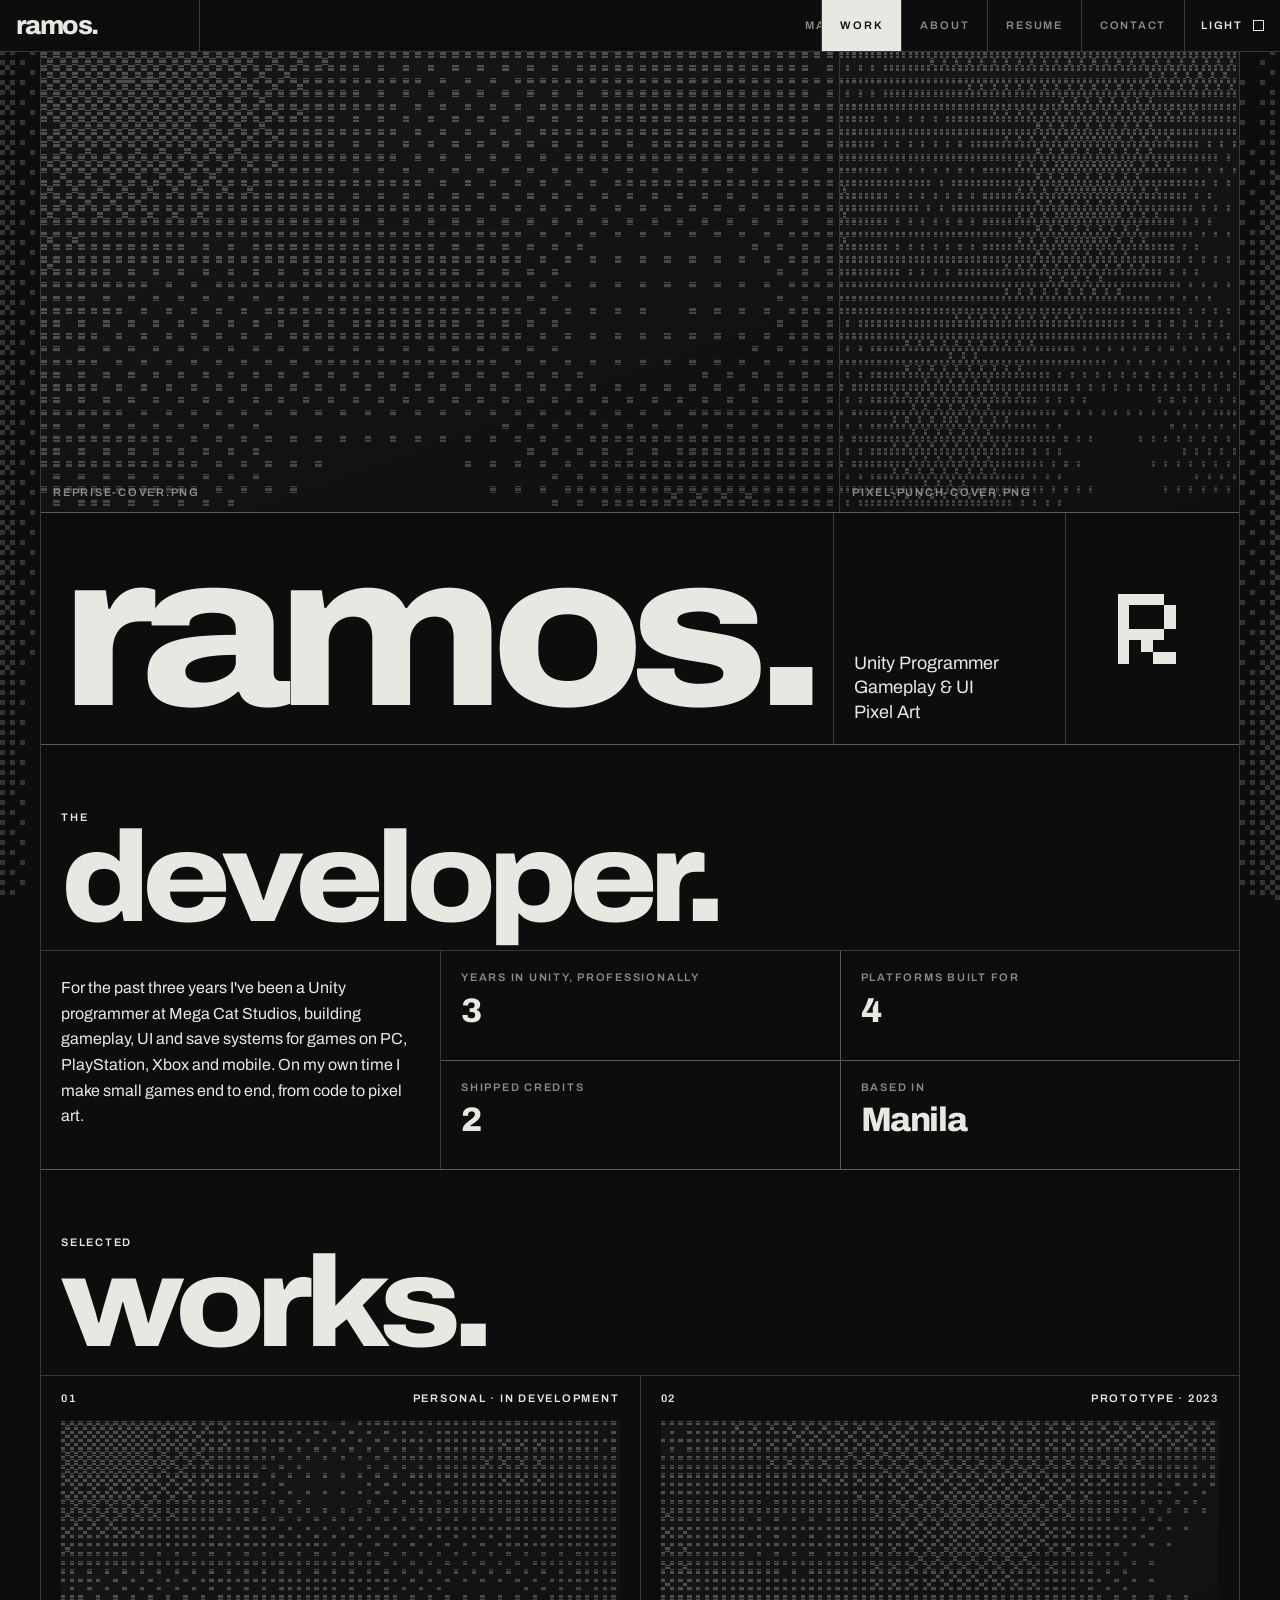
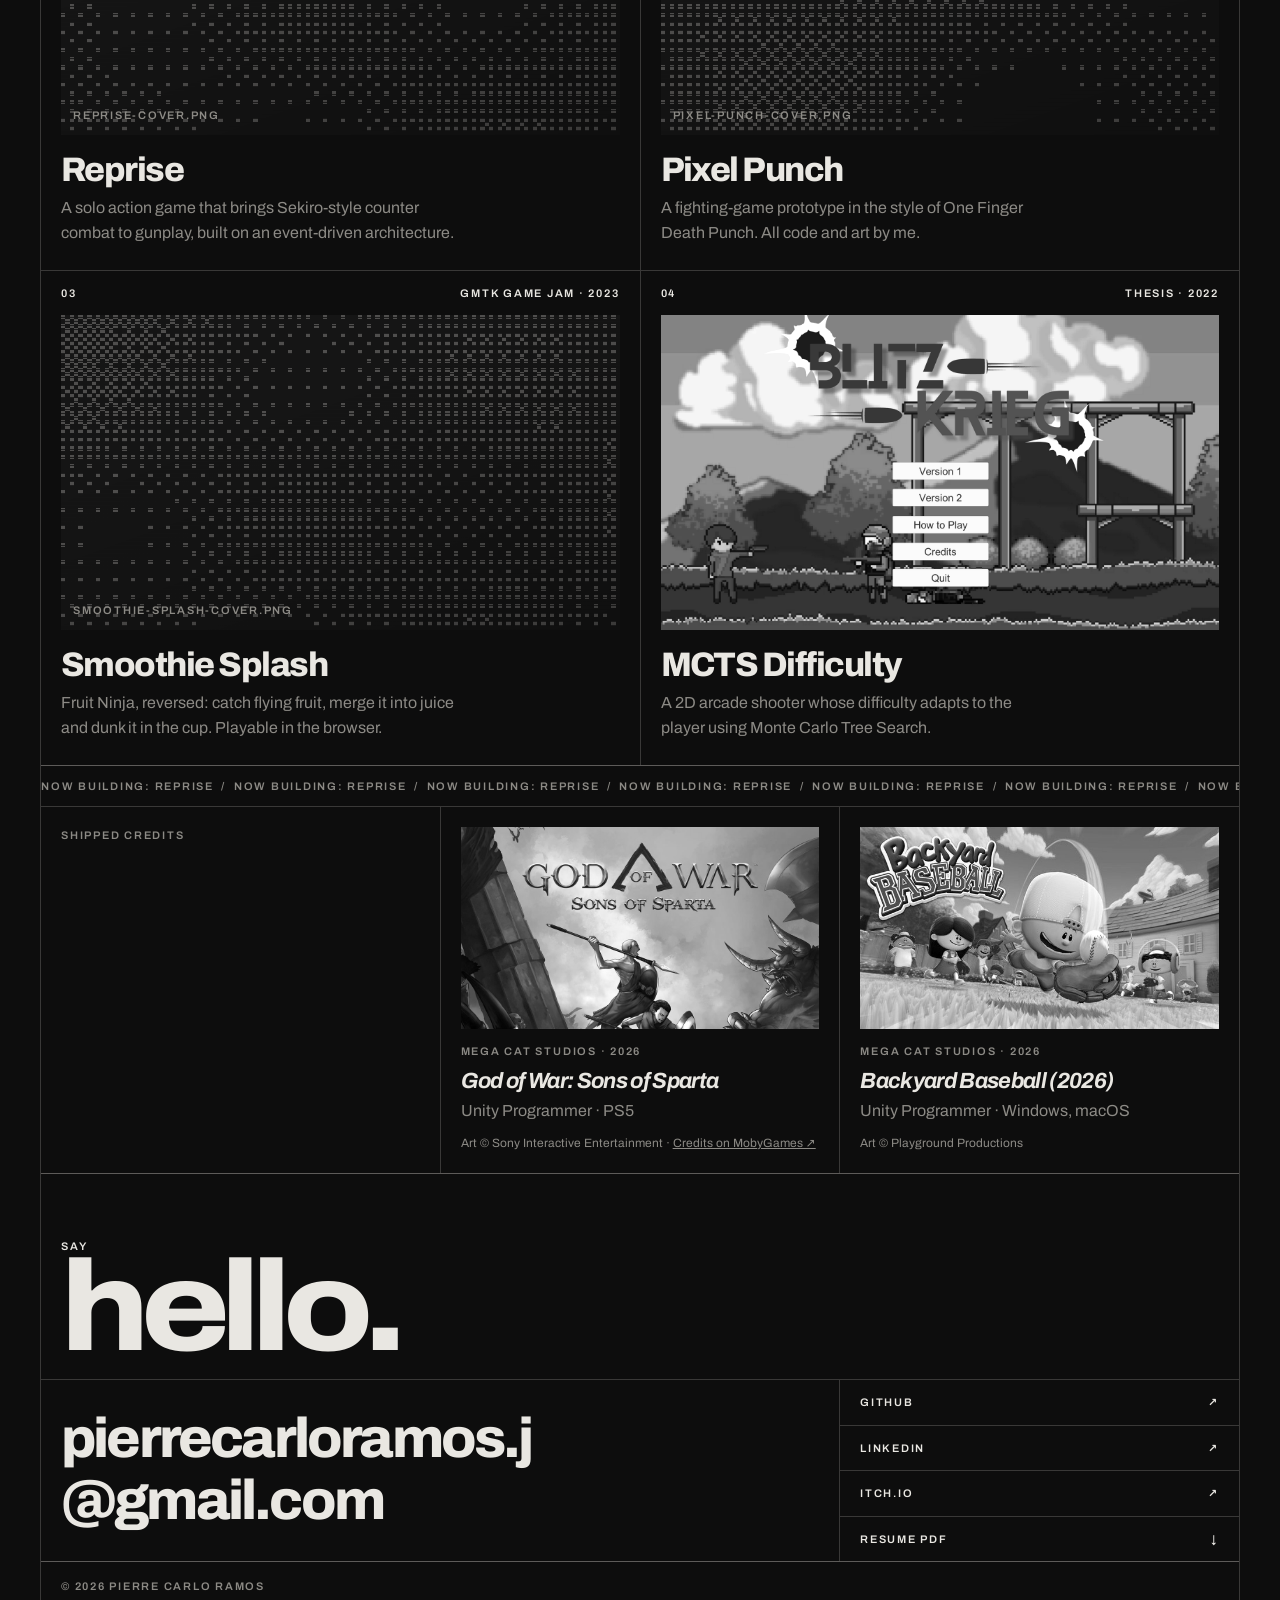
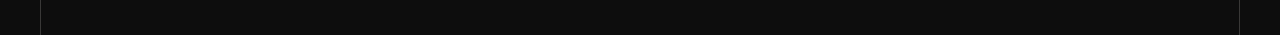
==== commit d0c700cf: "Add Credit Art And Background Dither - Updated Shipped Credits:     - Added official cover art for G" ====
--- a/docs/index.html
+++ b/docs/index.html
@@ -52,7 +52,7 @@
       <dl class="facts">
         <div><dt>Years in Unity, professionally</dt><dd>3</dd></div>
         <div><dt>Platforms built for</dt><dd>4</dd></div>
-        <div><dt>Studio</dt><dd>Mega Cat</dd></div>
+        <div><dt>Shipped credits</dt><dd>2</dd></div>
         <div><dt>Based in</dt><dd>Manila</dd></div>
       </dl>
     </div>
@@ -83,9 +83,21 @@
     <a class="marquee cap" href="reprise.html" aria-label="Now building: Reprise"><span aria-hidden="true">Now building: Reprise &nbsp;/&nbsp; Now building: Reprise &nbsp;/&nbsp; Now building: Reprise &nbsp;/&nbsp; Now building: Reprise &nbsp;/&nbsp; Now building: Reprise &nbsp;/&nbsp; Now building: Reprise &nbsp;/&nbsp; Now building: Reprise &nbsp;/&nbsp; Now building: Reprise &nbsp;/&nbsp; Now building: Reprise &nbsp;/&nbsp; Now building: Reprise &nbsp;/&nbsp; Now building: Reprise &nbsp;/&nbsp; Now building: Reprise &nbsp;/&nbsp; Now building: Reprise &nbsp;/&nbsp; Now building: Reprise &nbsp;/&nbsp; Now building: Reprise &nbsp;/&nbsp; Now building: Reprise &nbsp;/&nbsp; </span></a>
 
     <div class="row credit-row">
-      <div><p class="cap">Shipped credits</p><p>Studio projects are listed as credits only.</p></div>
-      <div><p class="cap">Mega Cat Studios</p><h3><i>God of War: Sons of Sparta</i></h3><p>Unity Programmer</p></div>
-      <div><p class="cap">Mega Cat Studios</p><h3><i>Backyard Baseball 2026</i></h3><p>Unity Programmer</p></div>
+      <div><p class="cap">Shipped credits</p></div>
+      <div class="credit">
+        <figure class="shot" data-file="credit-god-of-war.jpg"><img src="assets/img/credit-god-of-war.jpg" alt="God of War: Sons of Sparta cover art" loading="lazy"></figure>
+        <p class="cap">Mega Cat Studios · 2026</p>
+        <h3><i>God of War: Sons of Sparta</i></h3>
+        <p>Unity Programmer · PS5</p>
+        <p class="fine">Art © Sony Interactive Entertainment · <a href="https://www.mobygames.com/game/255146/god-of-war-sons-of-sparta/credits/playstation-5/">Credits on MobyGames ↗</a></p>
+      </div>
+      <div class="credit">
+        <figure class="shot" data-file="credit-backyard-baseball.jpg"><img src="assets/img/credit-backyard-baseball.jpg" alt="Backyard Baseball cover art" loading="lazy"></figure>
+        <p class="cap">Mega Cat Studios · 2026</p>
+        <h3><i>Backyard Baseball (2026)</i></h3>
+        <p>Unity Programmer · Windows, macOS</p>
+        <p class="fine">Art © Playground Productions</p>
+      </div>
     </div>
 
     <div class="section-head"><p class="cap">Say</p><h2 class="big">hello.</h2></div>
@@ -98,7 +110,7 @@
         <a href="assets/Ramos_PierreCarlo_Resume.pdf" download>Resume PDF <span aria-hidden="true">↓</span></a>
       </div>
     </div>
-  <footer class="foot cap"><span>© 2026 Pierre Carlo Ramos</span><span>Hand-built · HTML, CSS, a little JS</span></footer>
+  <footer class="foot cap"><span>© 2026 Pierre Carlo Ramos</span></footer>
   </main>
 <script src="js/main.js"></script>
 </body>
--- a/docs/css/style.css
+++ b/docs/css/style.css
@@ -61,7 +61,11 @@
 @keyframes tick { to { transform: translateX(-100%); } }
 
 /* Frame: every top-level block is a ruled row */
-.frame { max-width: var(--max); margin: 0 auto; border-left: 1px solid var(--line); border-right: 1px solid var(--line); }
+.frame {
+  position: relative; z-index: 1; max-width: var(--max); margin: 0 auto; background: var(--bg);
+  border-left: 1px solid var(--line); border-right: 1px solid var(--line); transition: background 0.35s;
+}
+.backdrop { position: fixed; inset: 0; z-index: 0; width: 100%; height: 100%; pointer-events: none; image-rendering: pixelated; }
 .frame > * { border-bottom: 1px solid var(--line); }
 .frame > p { padding: 20px var(--pad); }
 .row { display: grid; gap: 1px; background: var(--line); }
@@ -217,3 +221,9 @@
   .bar, .foot, .no-print { display: none !important; }
   .frame { border: 0; }
 }
+
+/* Shipped credits with official art */
+.credit .shot { margin-bottom: 14px; }
+.credit .fine { margin-top: 10px; font-size: 12px; color: var(--dim); }
+.credit .fine a { color: inherit; }
+.credit .fine a:hover { color: var(--ink); }
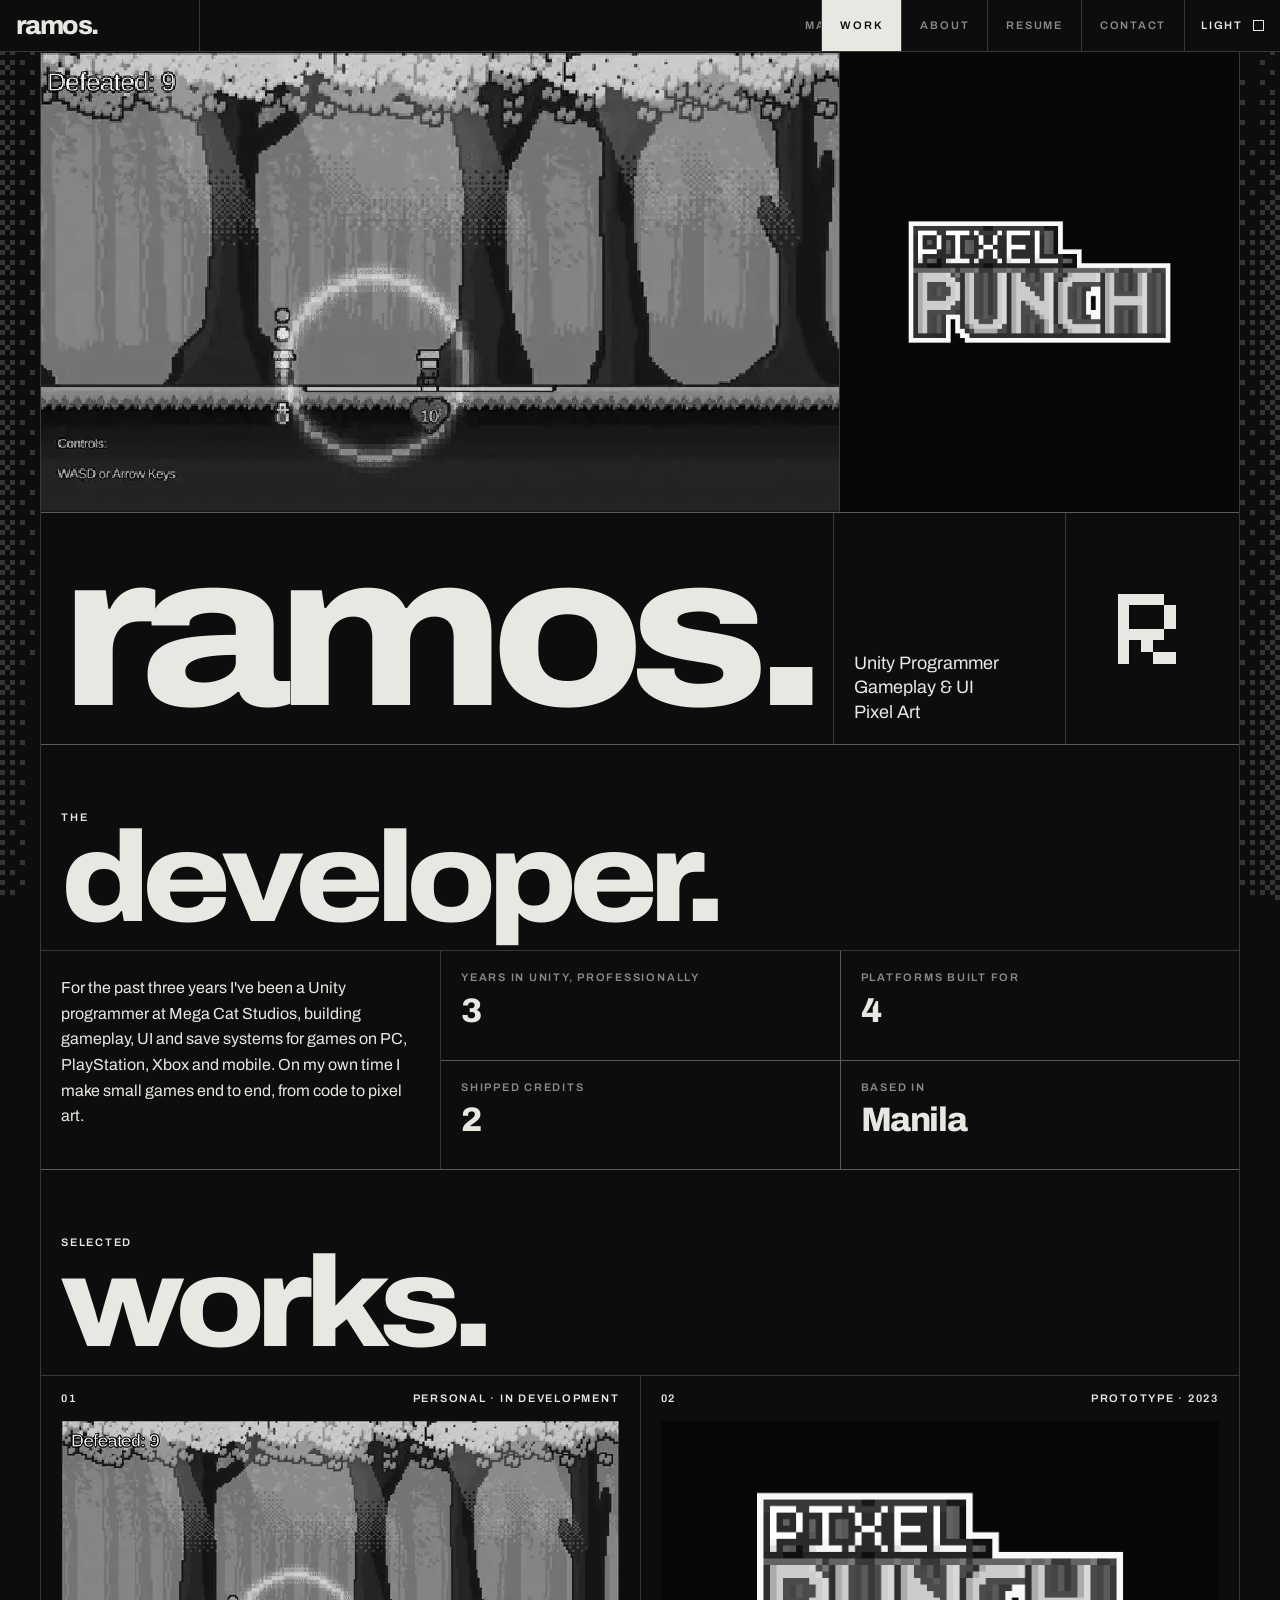
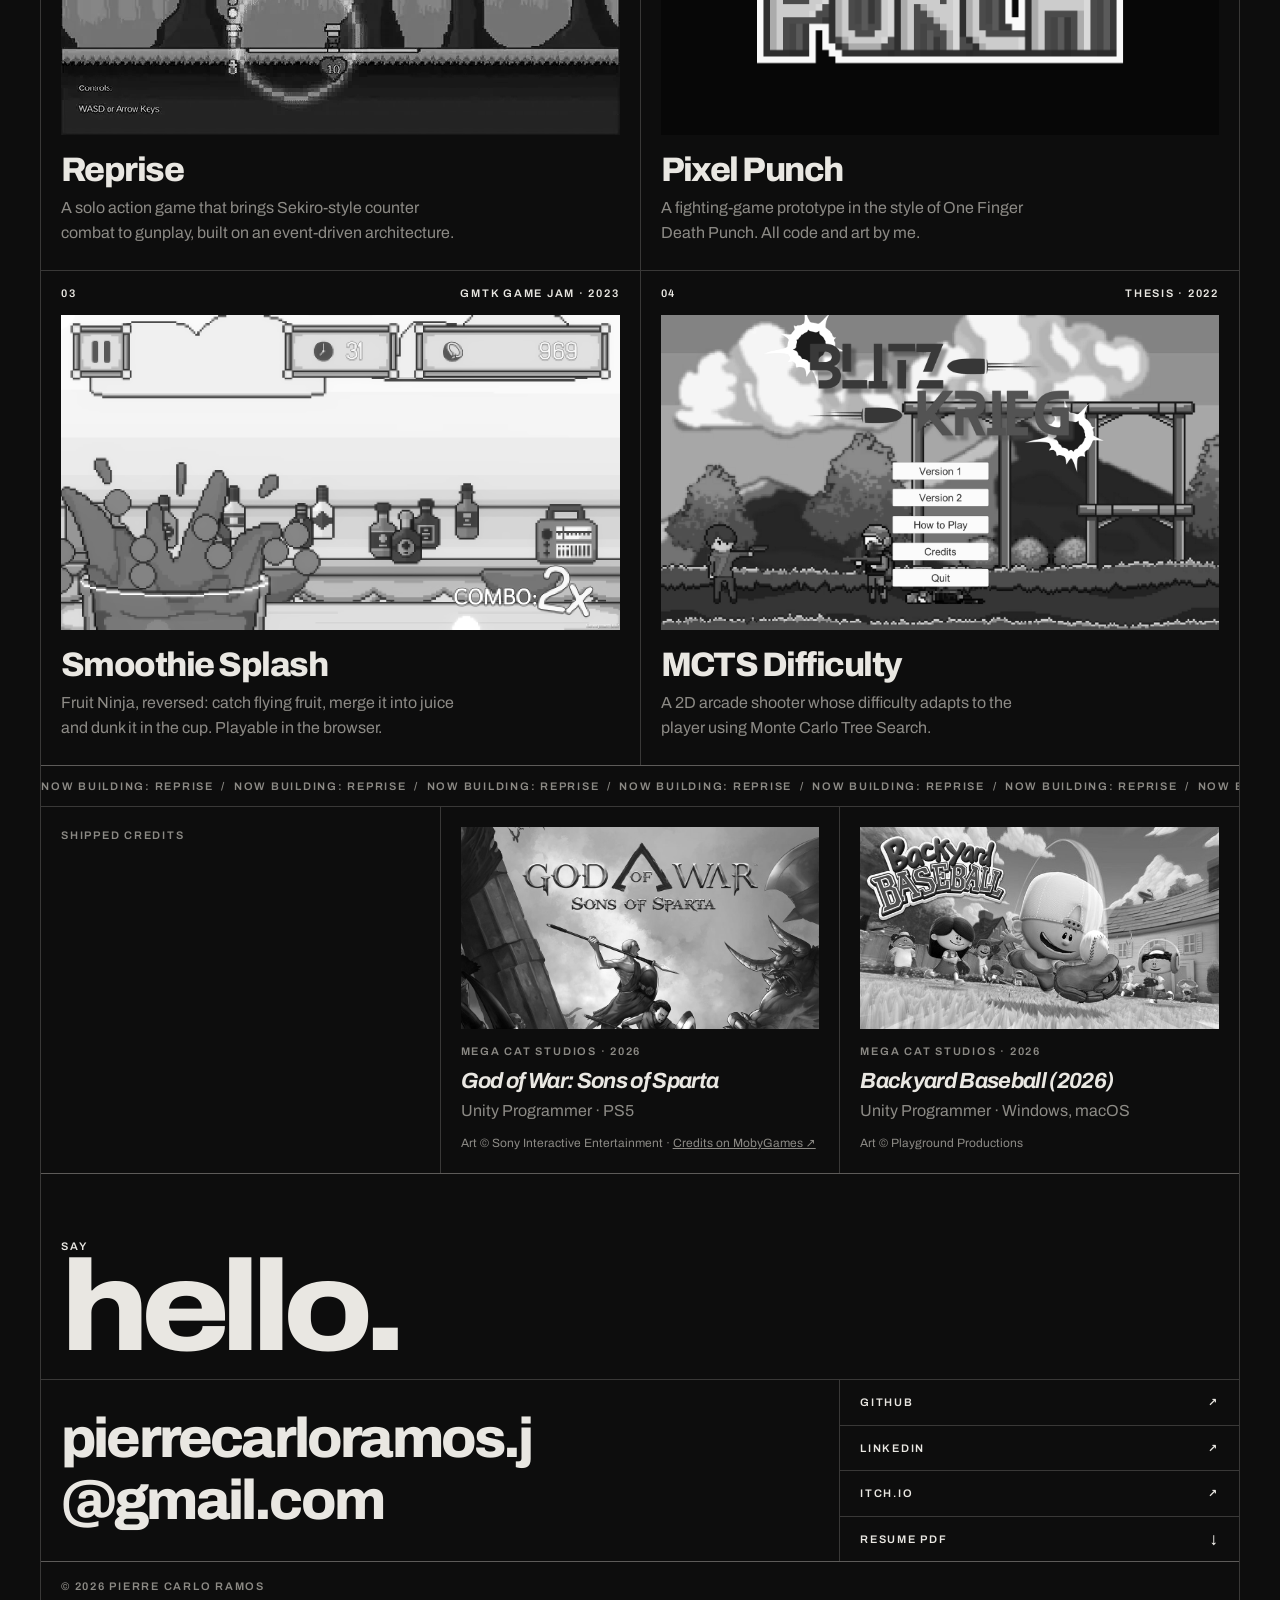
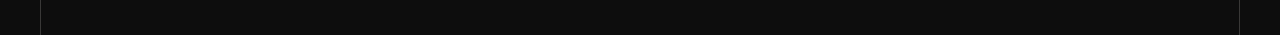
==== commit 1f91cf2e: "Add Project Screenshots From Figma Portfolio - Added Project Screenshots:     - Added Smoothie Splas" ====
--- a/docs/index.html
+++ b/docs/index.html
@@ -33,8 +33,8 @@
 </header>
 <main id="content" class="frame home">
     <div class="row hero-media">
-      <figure class="shot" data-file="reprise-cover.png"><img src="assets/img/reprise-cover.png" alt="Reprise screenshot"></figure>
-      <figure class="shot" data-file="pixel-punch-cover.png"><img src="assets/img/pixel-punch-cover.png" alt="Pixel Punch screenshot"></figure>
+      <figure class="shot" data-file="reprise-cover.webp"><img src="assets/img/reprise-cover.webp" alt="Reprise screenshot"></figure>
+      <figure class="shot" data-file="pixel-punch-cover.png"><img class="fit" src="assets/img/pixel-punch-cover.png" alt="Pixel Punch logo"></figure>
     </div>
     <div class="row hero-name">
       <h1 class="big">ramos.<span class="sr-only"> Pierre Carlo Ramos, Unity programmer</span></h1>
@@ -61,7 +61,7 @@
     <div class="row works">
       <a class="work" href="reprise.html">
         <header class="cap"><span>01</span><span>Personal · In development</span></header>
-        <figure class="shot" data-file="reprise-cover.png"><img src="assets/img/reprise-cover.png" alt="" loading="lazy"></figure>
+        <figure class="shot" data-file="reprise-cover.webp"><img src="assets/img/reprise-cover.webp" alt="" loading="lazy"></figure>
         <footer><h3>Reprise</h3><p>A solo action game that brings Sekiro-style counter combat to gunplay, built on an event-driven architecture.</p></footer>
       </a>
       <a class="work" href="pixel-punch.html">
--- a/docs/css/style.css
+++ b/docs/css/style.css
@@ -227,3 +227,7 @@
 .credit .fine { margin-top: 10px; font-size: 12px; color: var(--dim); }
 .credit .fine a { color: inherit; }
 .credit .fine a:hover { color: var(--ink); }
+
+/* Animated pixel-art clips are stored at native size; keep them crisp when scaled */
+.shot img[src$=".webp"] { image-rendering: pixelated; }
+.shot img.fit { object-fit: contain; background: #0d0d0d; }
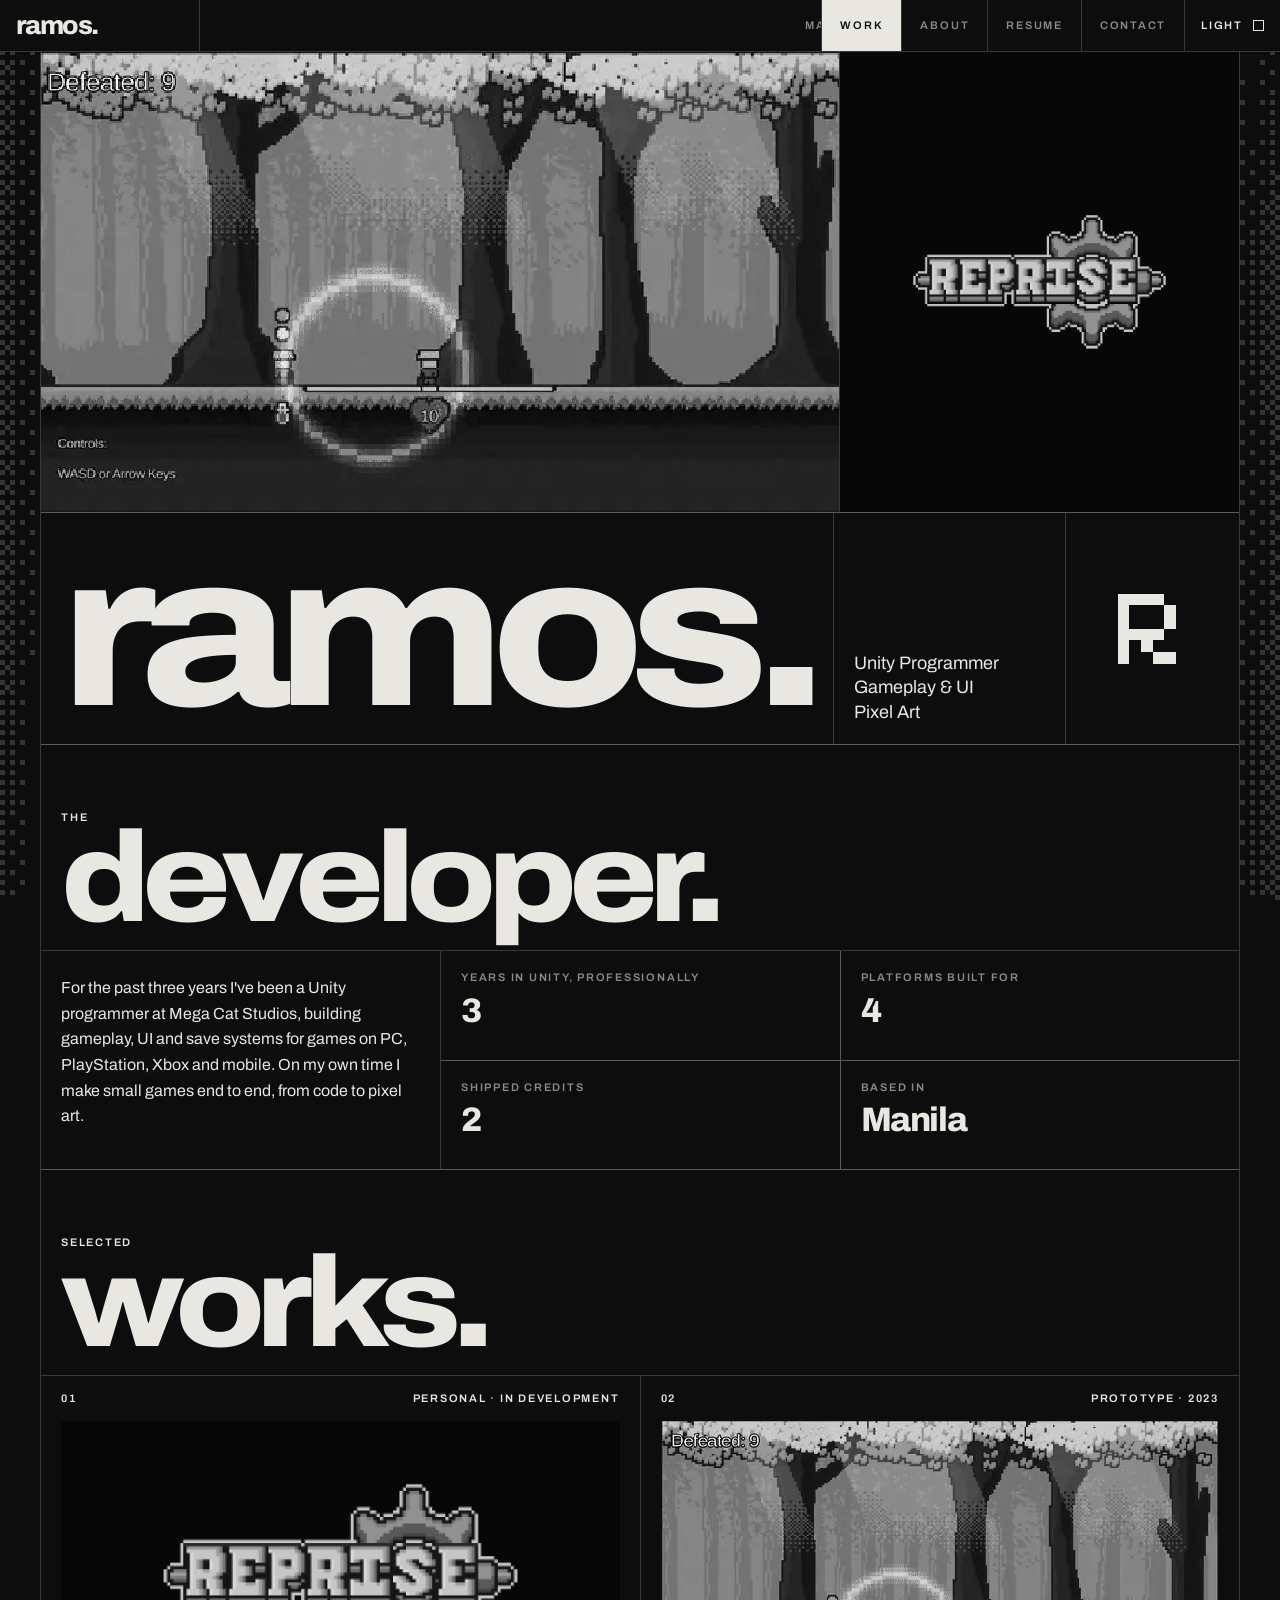
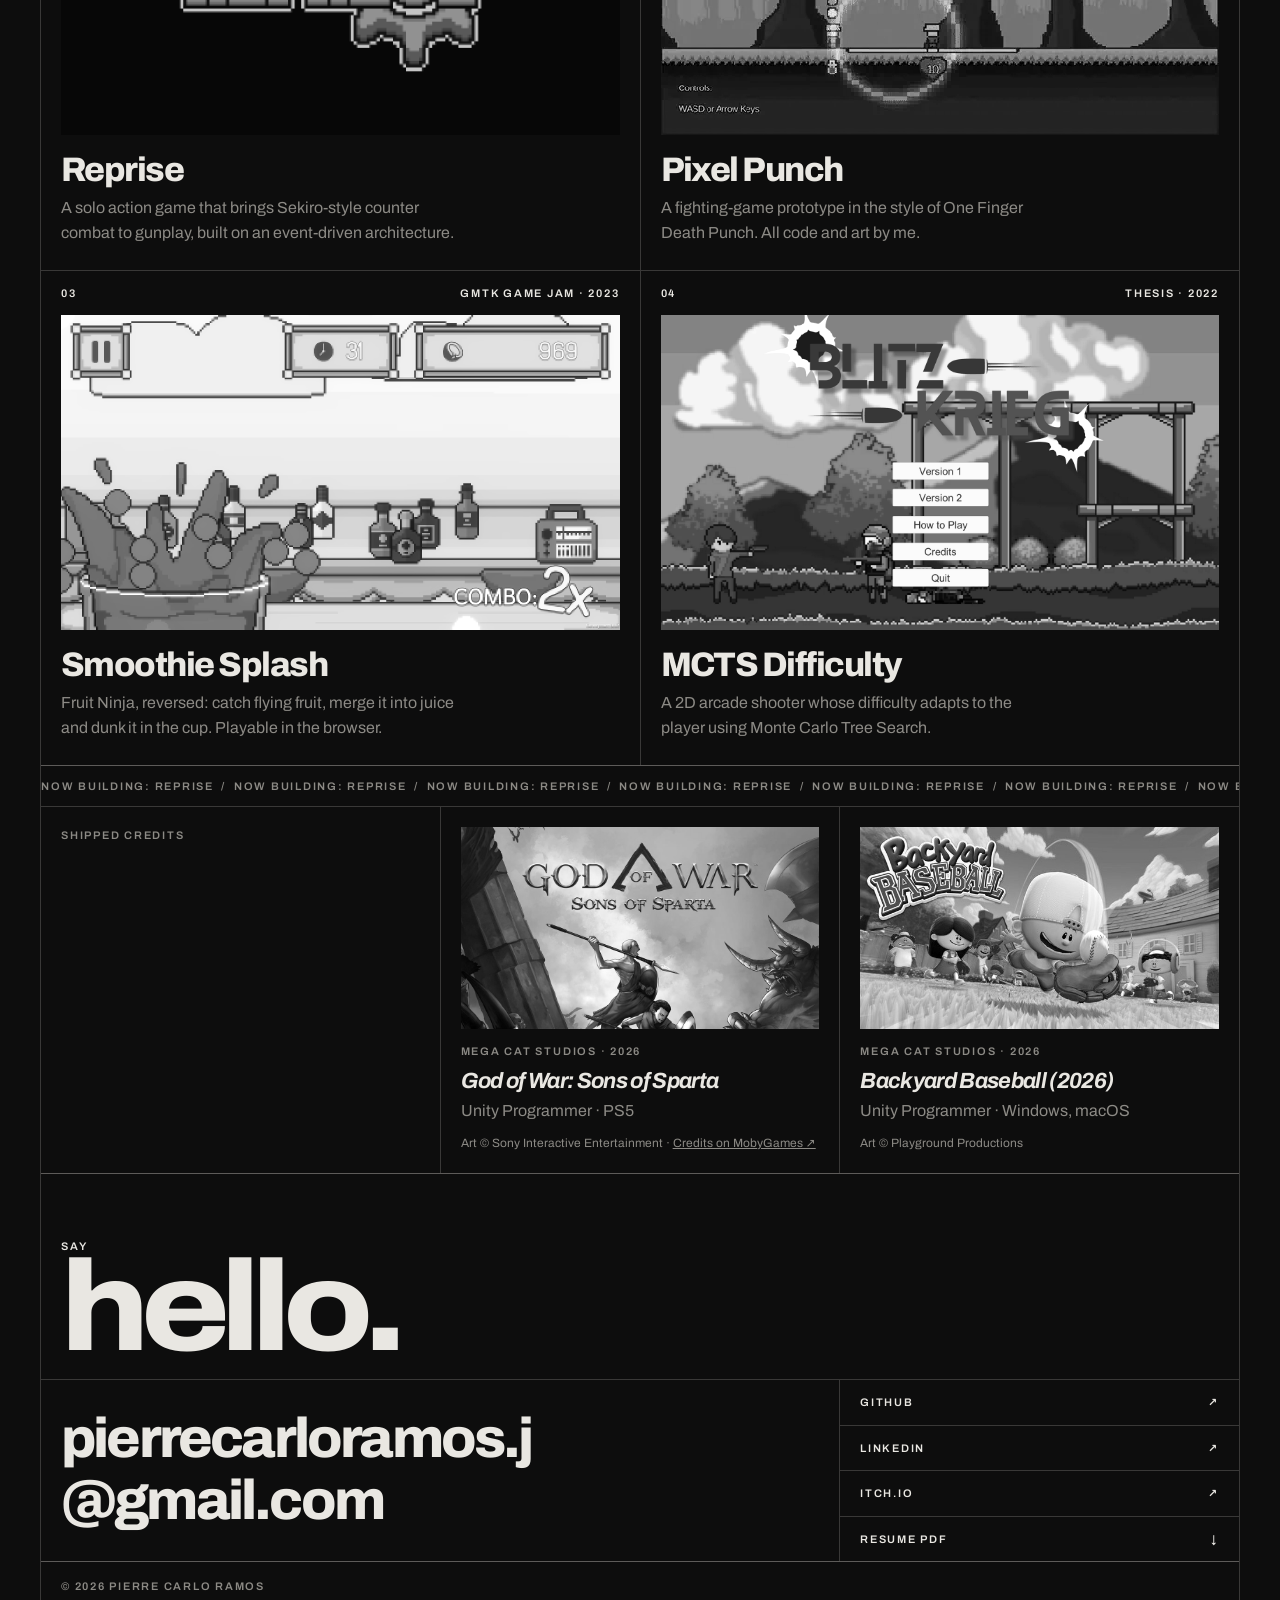
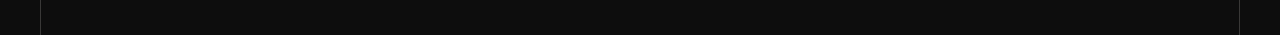
==== commit cedeec76: "Fix Swapped Reprise And Pixel Punch Images - Fixed Project Images:     - Moved the forest gameplay a" ====
--- a/docs/index.html
+++ b/docs/index.html
@@ -33,8 +33,8 @@
 </header>
 <main id="content" class="frame home">
     <div class="row hero-media">
-      <figure class="shot" data-file="reprise-cover.webp"><img src="assets/img/reprise-cover.webp" alt="Reprise screenshot"></figure>
-      <figure class="shot" data-file="pixel-punch-cover.png"><img class="fit" src="assets/img/pixel-punch-cover.png" alt="Pixel Punch logo"></figure>
+      <figure class="shot" data-file="pixel-punch-cover.webp"><img src="assets/img/pixel-punch-cover.webp" alt="Pixel Punch gameplay"></figure>
+      <figure class="shot" data-file="reprise-cover.png"><img class="fit" src="assets/img/reprise-cover.png" alt="Reprise logo"></figure>
     </div>
     <div class="row hero-name">
       <h1 class="big">ramos.<span class="sr-only"> Pierre Carlo Ramos, Unity programmer</span></h1>
@@ -61,12 +61,12 @@
     <div class="row works">
       <a class="work" href="reprise.html">
         <header class="cap"><span>01</span><span>Personal · In development</span></header>
-        <figure class="shot" data-file="reprise-cover.webp"><img src="assets/img/reprise-cover.webp" alt="" loading="lazy"></figure>
+        <figure class="shot" data-file="reprise-cover.png"><img src="assets/img/reprise-cover.png" alt="" loading="lazy"></figure>
         <footer><h3>Reprise</h3><p>A solo action game that brings Sekiro-style counter combat to gunplay, built on an event-driven architecture.</p></footer>
       </a>
       <a class="work" href="pixel-punch.html">
         <header class="cap"><span>02</span><span>Prototype · 2023</span></header>
-        <figure class="shot" data-file="pixel-punch-cover.png"><img src="assets/img/pixel-punch-cover.png" alt="" loading="lazy"></figure>
+        <figure class="shot" data-file="pixel-punch-cover.webp"><img src="assets/img/pixel-punch-cover.webp" alt="" loading="lazy"></figure>
         <footer><h3>Pixel Punch</h3><p>A fighting-game prototype in the style of One Finger Death Punch. All code and art by me.</p></footer>
       </a>
       <a class="work" href="smoothie-splash.html">
